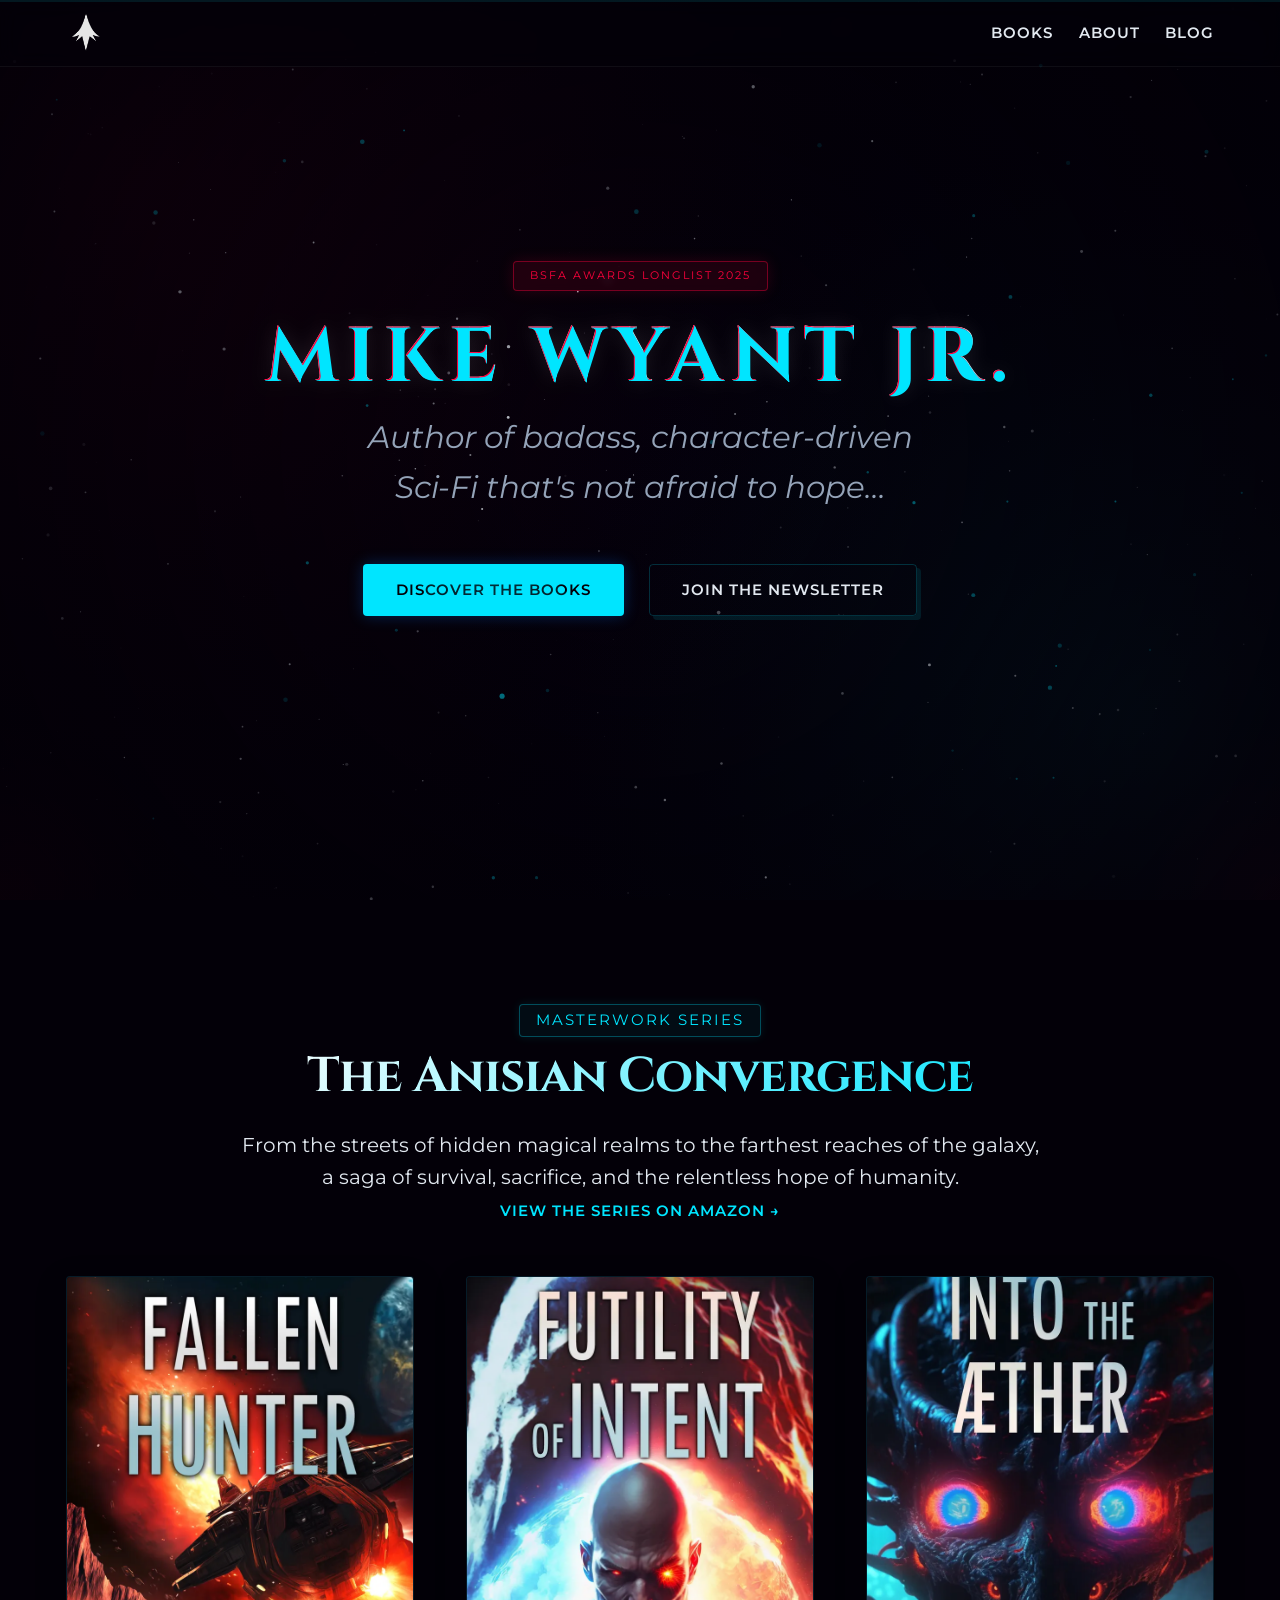
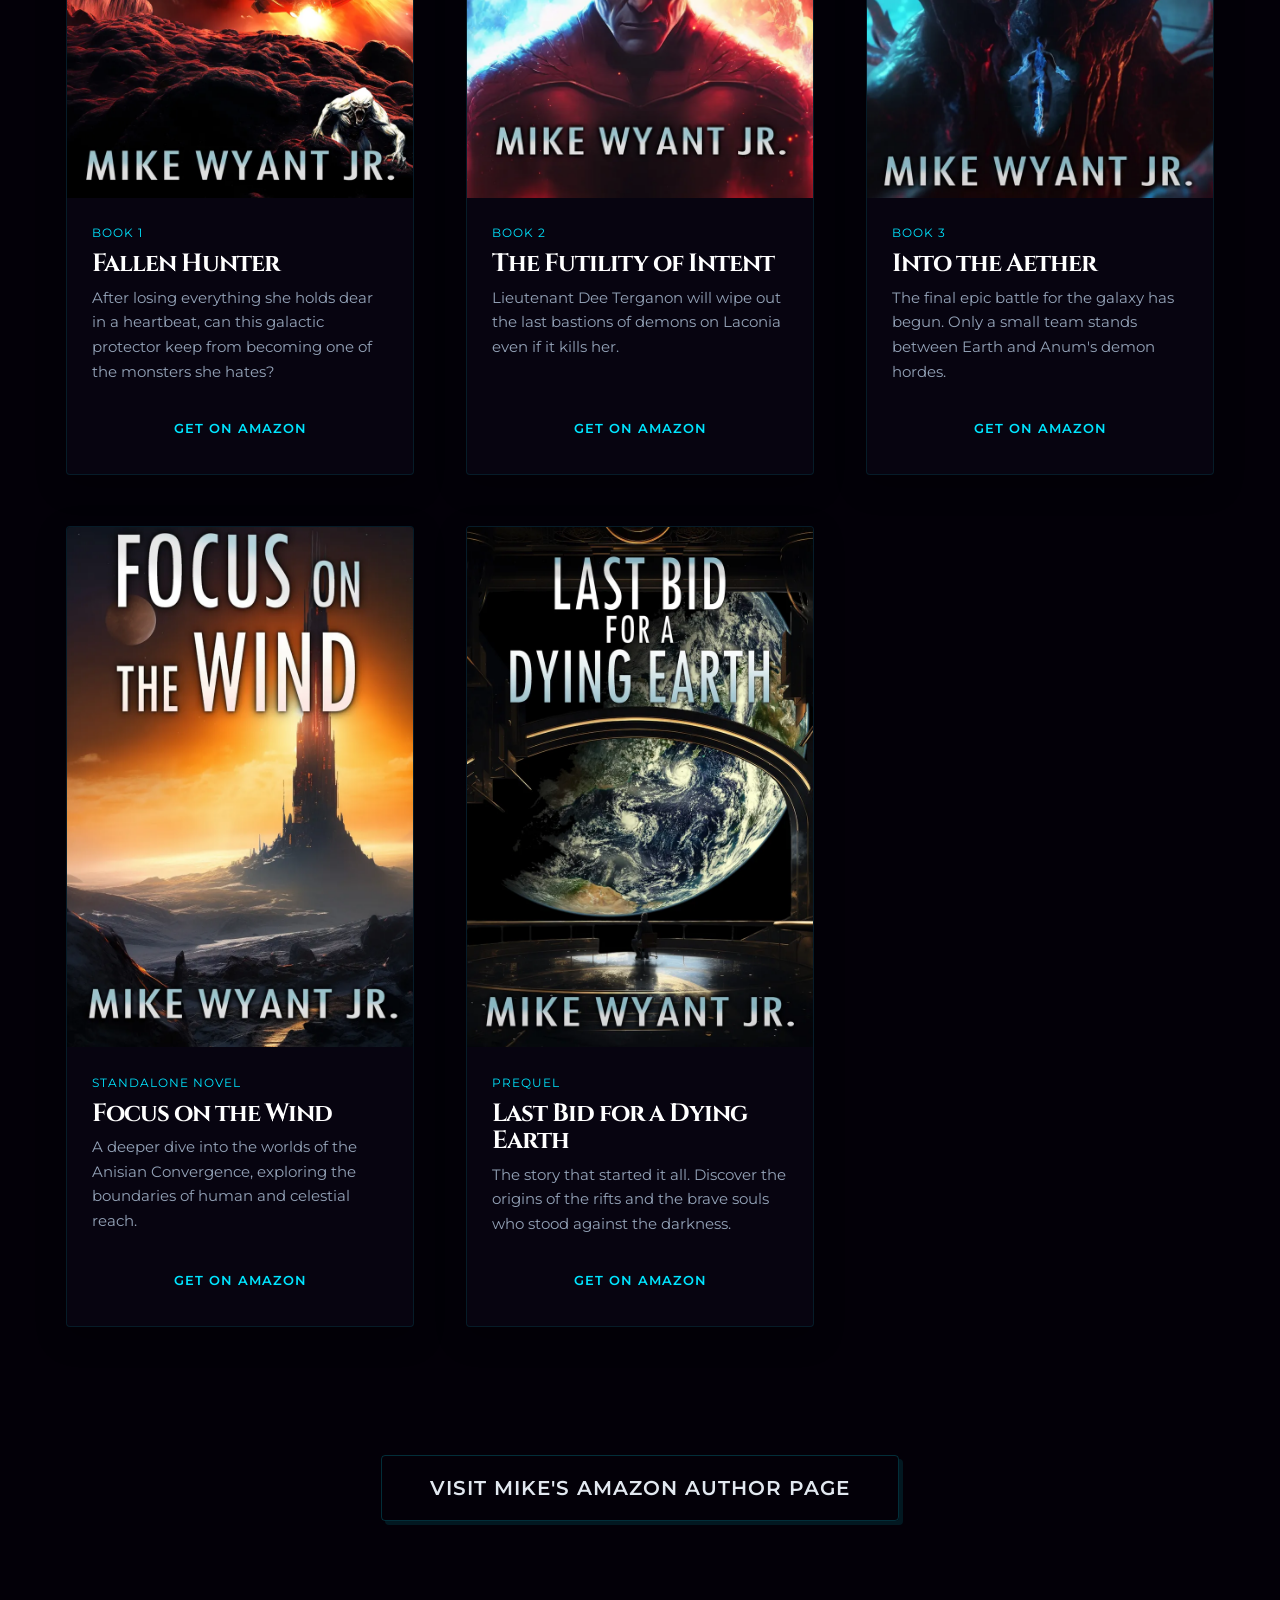
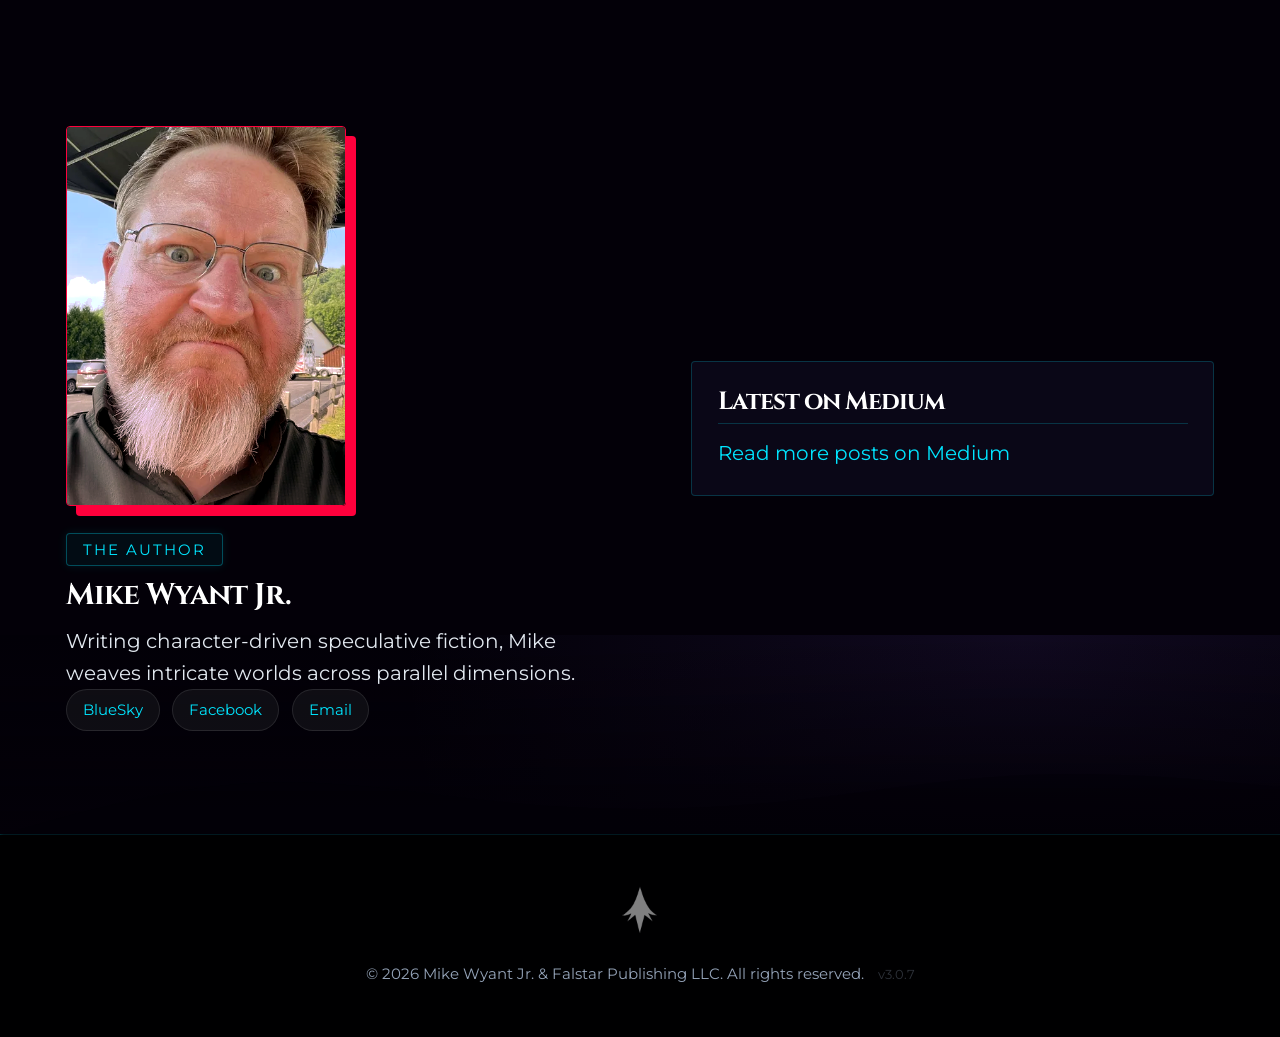
==== public/index.html @ a8f4eb0b "feat: refine atmospheric balance, slow down fireflies, localized crimson (v3.0.7)" ====
<!DOCTYPE html>
<html lang="en">
<head>
  <meta charset="utf-8">
  <title>Mike Wyant Jr. | Sci-Fi & Fantasy Author</title>
  <meta content="width=device-width, initial-scale=1" name="viewport">
  <meta name="description" content="Author of badass, character driven Sci-Fi that's not afraid to hope...">
  <meta property="og:title" content="Mike Wyant Jr. | Sci-Fi & Fantasy Author">
  <meta property="og:description" content="Author of badass, character driven Sci-Fi that's not afraid to hope...">
  <meta property="og:url" content="https://mikewyantjr.com/">
  <meta property="og:type" content="website">
  <meta name="twitter:card" content="summary_large_image">
  
  <link href="css/fonts.css" rel="stylesheet" type="text/css">
  <link href="css/style.css" rel="stylesheet" type="text/css">
  <link href="css/overrides.css" rel="stylesheet" type="text/css">
  
  <script type="application/ld+json">
    {
      "@context": "https://schema.org",
      "@type": "Person",
      "name": "Mike Wyant Jr.",
      "url": "https://mikewyantjr.com/",
      "jobTitle": "Author",
      "description": "Author of character-driven Sci-Fi and Fantasy.",
      "sameAs": [
        "https://bsky.app/profile/mikewyantjr.com",
        "https://www.facebook.com/mikewyantjr/",
        "https://medium.com/@mikewyantjr"
      ]
    }
  </script>
  
  <link href="images/favicon.png" rel="shortcut icon" type="image/x-icon">
  <link href="images/webclip.png" rel="apple-touch-icon">
</head>
<body class="loading">
  <!-- Dynamic Canvas Background -->
  <canvas id="nebula-canvas"></canvas>
  <div class="nebula-overlay"></div>

  <!-- Navigation -->
  <nav class="main-nav">
    <div class="nav-container">
      <a href="#" class="brand">
        <img src="images/logo.webp" alt="Falstar Publishing">
      </a>
      <div class="nav-links">
        <a href="#books">Books</a>
        <a href="#about">About</a>
        <a href="https://blog.mikewyantjr.com/" target="_blank" rel="noopener">Blog</a>
      </div>
      <button class="mobile-menu-toggle" aria-label="Toggle Menu">
        <span></span>
        <span></span>
        <span></span>
      </button>
    </div>
  </nav>

  <!-- Hero Section -->
  <header class="hero section" id="home">
    <div class="container hero-content fade-up">
      <div class="bsfa-badge">BSFA Awards Longlist 2025</div>
      <h1 class="hero-title">Mike Wyant Jr.</h1>
      <p class="hero-subtitle">Author of badass, character-driven Sci-Fi that's not afraid to hope...</p>
      <div class="hero-actions">
        <a href="#books" class="btn btn-primary">Discover the Books</a>
        <a href="https://falstarpublishing.us14.list-manage.com/subscribe?u=a5a8a22d482c0a16695a7c7e4&id=628b37cf06" target="_blank" rel="noopener" class="btn btn-outline">Join the Newsletter</a>
      </div>
    </div>
  </header>

  <!-- Books Section: The Anisian Convergence -->
  <section class="books section" id="books">
    <div class="container">
      <div class="section-header fade-up">
        <span class="eyebrow">Masterwork Series</span>
        <h2>The Anisian Convergence</h2>
        <p>From the streets of hidden magical realms to the farthest reaches of the galaxy, a saga of survival, sacrifice, and the relentless hope of humanity.</p>
        <a href="https://www.amazon.com/dp/B0C26JQG5M" target="_blank" rel="noopener" class="text-link">View the Series on Amazon &rarr;</a>
      </div>

      <div class="book-grid">
        <!-- Book 1 -->
        <div class="book-card fade-up">
          <div class="book-cover">
            <img src="images/covers/fh.webp" alt="Fallen Hunter Cover" loading="lazy">
          </div>
          <div class="book-info">
            <div class="book-meta">Book 1</div>
            <h3>Fallen Hunter</h3>
            <p>After losing everything she holds dear in a heartbeat, can this galactic protector keep from becoming one of the monsters she hates?</p>
            <a href="https://www.amazon.com/gp/product/B0BXTDH7K1" target="_blank" rel="noopener" class="btn btn-sm">Get on Amazon</a>
          </div>
        </div>

        <!-- Book 2 -->
        <div class="book-card fade-up" style="transition-delay: 100ms;">
          <div class="book-cover">
            <img src="images/covers/fi.webp" alt="The Futility of Intent Cover" loading="lazy">
          </div>
          <div class="book-info">
            <div class="book-meta">Book 2</div>
            <h3>The Futility of Intent</h3>
            <p>Lieutenant Dee Terganon will wipe out the last bastions of demons on Laconia even if it kills her.</p>
            <a href="https://www.amazon.com/gp/product/B0BY3KMGGW" target="_blank" rel="noopener" class="btn btn-sm">Get on Amazon</a>
          </div>
        </div>

        <!-- Book 3 -->
        <div class="book-card fade-up" style="transition-delay: 200ms;">
          <div class="book-cover">
            <img src="images/covers/ita.webp" alt="Into the Aether Cover" loading="lazy">
          </div>
          <div class="book-info">
            <div class="book-meta">Book 3</div>
            <h3>Into the Aether</h3>
            <p>The final epic battle for the galaxy has begun. Only a small team stands between Earth and Anum's demon hordes.</p>
            <a href="https://www.amazon.com/gp/product/B0C1THCDGD" target="_blank" rel="noopener" class="btn btn-sm">Get on Amazon</a>
          </div>
        </div>

        <!-- Standalone 1 -->
        <div class="book-card fade-up" style="transition-delay: 300ms;">
          <div class="book-cover">
            <img src="images/covers/fotw.webp" alt="Focus on the Wind Cover" loading="lazy">
          </div>
          <div class="book-info">
            <div class="book-meta">Standalone Novel</div>
            <h3>Focus on the Wind</h3>
            <p>A deeper dive into the worlds of the Anisian Convergence, exploring the boundaries of human and celestial reach.</p>
            <a href="https://www.amazon.com/gp/product/B0C7NBYMH8" target="_blank" rel="noopener" class="btn btn-sm">Get on Amazon</a>
          </div>
        </div>

        <!-- Prequel -->
        <div class="book-card fade-up" style="transition-delay: 400ms;">
          <div class="book-cover">
            <img src="images/covers/lastbid.webp" alt="Last Bid for a Dying Earth Cover" loading="lazy">
          </div>
          <div class="book-info">
            <div class="book-meta">Prequel</div>
            <h3>Last Bid for a Dying Earth</h3>
            <p>The story that started it all. Discover the origins of the rifts and the brave souls who stood against the darkness.</p>
            <a href="https://www.amazon.com/gp/product/B0CCSTTHJ8" target="_blank" rel="noopener" class="btn btn-sm">Get on Amazon</a>
          </div>
        </div>
      </div>
      
      <div class="author-central fade-up">
        <a href="https://www.amazon.com/stores/Mike-Wyant-Jr./author/B009UXPQLQ" target="_blank" rel="noopener" class="btn btn-outline btn-large">Visit Mike's Amazon Author Page</a>
      </div>
    </div>
  </section>

  <!-- Medium / Latest Section -->
  <section class="latest section" id="about">
    <div class="container">
      <div class="split-layout">
        <div class="split-content fade-up">
          <div class="author-portrait">
            <img src="images/author.webp" alt="Mike Wyant Jr." class="portrait-img">
          </div>
          <span class="eyebrow">The Author</span>
          <h2>Mike Wyant Jr.</h2>
          <p>Writing character-driven speculative fiction, Mike weaves intricate worlds across parallel dimensions.</p>
          <div class="social-links mt-4">
            <a href="https://bsky.app/profile/mikewyantjr.com" target="_blank" rel="noopener">BlueSky</a>
            <a href="https://www.facebook.com/mikewyantjr/" target="_blank" rel="noopener">Facebook</a>
            <a href="mailto:mike@falstarpublishing.com">Email</a>
          </div>
        </div>
        
        <div class="split-widget fade-up" style="transition-delay: 200ms;">
          <div class="widget-box">
            <div class="widget-header">
              <h3>Latest on Medium</h3>
            </div>
            <div id="medium-latest" class="widget-body">
              <!-- Injected by medium-latest.js -->
              <div class="spinner">Loading...</div>
            </div>
          </div>
        </div>
      </div>
    </div>
  </section>

  <!-- Footer -->
  <footer class="footer">
    <div class="container">
      <div class="footer-logo">
        <img src="images/logo.webp" alt="Falstar Publishing">
      </div>
      <p>&copy; <script>document.write(new Date().getFullYear())</script> Mike Wyant Jr. & Falstar Publishing LLC. All rights reserved. <span class="site-version" style="opacity: 0.3; font-size: 0.8rem; margin-left: 10px;">v3.0.7</span></p>
    </div>
  </footer>

  <script src="js/nebula.js"></script>
  <script src="js/main.js"></script>
  <script src="js/medium-latest.js"></script>
</body>
</html>
---- public/css/fonts.css ----
/* Variable Fonts (High Performance) */

/* Cinzel Variable */
@font-face {
  font-family: 'Cinzel';
  src: url('../fonts/Cinzel/Cinzel-VariableFont_wght.ttf') format('truetype');
  font-weight: 400 900;
  font-style: normal;
  font-display: swap;
}

/* Montserrat Variable */
@font-face {
  font-family: 'Montserrat';
  src: url('../fonts/Montserrat/Montserrat-VariableFont_wght.ttf') format('truetype');
  font-weight: 100 900;
  font-style: normal;
  font-display: swap;
}

/* Montserrat Italic Variable */
@font-face {
  font-family: 'Montserrat';
  src: url('../fonts/Montserrat/Montserrat-Italic-VariableFont_wght.ttf') format('truetype');
  font-weight: 100 900;
  font-style: italic;
  font-display: swap;
}
---- public/css/style.css ----
:root{--clr-bg:#030008;--clr-surface:rgba(15,10,30,0.7);--clr-surface-hover:rgba(30,20,60,0.9);--clr-text:#e2e8f0;--clr-text-muted:#94a3b8;--clr-primary:#0077ff;--clr-primary-hover:#0099ff;--clr-accent:#ff0044;--clr-cerulean:#00e5ff;--clr-crimson:#ff003c;--clr-border:rgba(0,229,255,0.2);--font-heading:'Cinzel',serif;--font-body:'Montserrat',sans-serif;--step--1:clamp(0.83rem,0.78rem + 0.23vw,0.96rem);--step-0:clamp(1rem,0.91rem + 0.43vw,1.25rem);--step-1:clamp(1.2rem,1.07rem + 0.63vw,1.56rem);--step-2:clamp(1.44rem,1.26rem + 0.89vw,1.95rem);--step-3:clamp(1.73rem,1.48rem + 1.24vw,2.44rem);--step-4:clamp(2.07rem,1.73rem + 1.70vw,3.05rem);--step-5:clamp(2.49rem,2.03rem + 2.31vw,3.82rem);--step-6:clamp(2.99rem,2.37rem + 3.10vw,4.77rem);--space-sm:clamp(0.5rem,0.4rem + 0.5vw,1rem);--space-md:clamp(1rem,0.8rem + 1vw,2rem);--space-lg:clamp(2rem,1.6rem + 2vw,4rem);--space-xl:clamp(4rem,3.2rem + 4vw,8rem);--container-width:1200px;--border-radius:4px;--transition:all 0.2s cubic-bezier(0.4,0,0.2,1)}*,*::before,*::after{box-sizing:border-box;margin:0;padding:0}@keyframes glitch-texture{0%{text-shadow:1px 0 0 rgba(0,229,255,0.4),-1px 0 0 rgba(255,0,60,0.4);filter:contrast(110%)}20%{text-shadow:-1px 0 0 rgba(0,229,255,0.3),1px 0 0 rgba(255,0,60,0.3)}40%{text-shadow:1px 1px 0 rgba(0,229,255,0.2),-1px -1px 0 rgba(255,0,60,0.2)}60%{text-shadow:0.5px 0 2px rgba(0,229,255,0.5)}80%{text-shadow:-0.5px 0 2px rgba(255,0,60,0.5)}100%{text-shadow:1px 0 0 rgba(0,229,255,0.4),-1px 0 0 rgba(255,0,60,0.4)}}@keyframes shimmer{0%{background-position:0% center}100%{background-position:200% center}}@keyframes scanline{0%{transform:translateY(-100%)}100%{transform:translateY(100%)}}html{scroll-behavior:smooth}body{font-family:var(--font-body);font-size:var(--step-0);line-height:1.6;color:var(--clr-text);background-color:var(--clr-bg);overflow-x:hidden;min-height:100vh}body::after{content:"";position:fixed;top:0;left:0;width:100%;height:2px;background:rgba(0,229,255,0.1);z-index:9999;pointer-events:none;animation:scanline 8s linear infinite}img{max-width:100%;display:block}a{color:var(--clr-cerulean);text-decoration:none;transition:var(--transition)}a:hover{color:var(--clr-primary-hover);text-shadow:0 0 10px var(--clr-cerulean)}h1,h2,h3,h4{font-family:var(--font-heading);line-height:1.1;margin-bottom:var(--space-sm);color:#fff;letter-spacing:-1px}#nebula-canvas{position:fixed;top:0;left:0;width:100vw;height:100vh;z-index:-2;pointer-events:none;background-color:var(--clr-bg)}.nebula-overlay{position:fixed;top:0;left:0;width:100vw;height:100vh;z-index:-1;pointer-events:none;background:radial-gradient(circle at center,transparent 0%,var(--clr-bg) 100%);opacity:0.8}.container{width:100%;max-width:var(--container-width);margin-inline:auto;padding-inline:var(--space-md)}.section{padding-block:var(--space-xl);position:relative;z-index:1}.section-header{text-align:center;max-width:800px;margin-inline:auto;margin-bottom:var(--space-lg)}.section-header h2{font-size:var(--step-4);background:linear-gradient(135deg,#fff 0%,var(--clr-cerulean) 100%);-webkit-background-clip:text;-webkit-text-fill-color:transparent;margin-bottom:var(--space-md)}.eyebrow{display:inline-block;font-size:var(--step--1);text-transform:uppercase;letter-spacing:2px;color:var(--clr-cerulean);margin-bottom:var(--space-sm);padding:0.2rem 1rem;border:1px solid rgba(0,229,255,0.3);border-radius:4px;background:rgba(0,229,255,0.05);box-shadow:0 0 10px rgba(0,229,255,0.1)}.btn{display:inline-flex;align-items:center;justify-content:center;padding:0.8rem 2rem;font-size:var(--step--1);font-weight:600;text-transform:uppercase;letter-spacing:1px;border-radius:var(--border-radius);cursor:pointer;transition:var(--transition);border:1px solid transparent}.btn-primary{background:var(--clr-cerulean);color:var(--clr-bg);box-shadow:4px 4px 0px var(--clr-primary);border-radius:var(--border-radius)}.btn-primary:hover{background:#fff;color:var(--clr-bg);transform:translate(-2px,-2px);box-shadow:6px 6px 0px var(--clr-primary-hover)}.btn-outline{background-color:transparent;color:var(--clr-text);border-color:var(--clr-border);border-radius:var(--border-radius);box-shadow:4px 4px 0px rgba(0,229,255,0.1)}.btn-outline:hover{background-color:var(--clr-surface);border-color:var(--clr-cerulean);color:#fff;box-shadow:6px 6px 0px var(--clr-cerulean)}.btn-sm{padding:0.5rem 1.2rem;font-size:0.8rem}.btn-large{padding:1rem 3rem;font-size:var(--step-0)}.text-link{font-weight:600;text-transform:uppercase;letter-spacing:1px;font-size:var(--step--1);display:inline-flex;align-items:center;gap:0.5rem}.text-link:hover{gap:0.8rem}.main-nav{position:fixed;top:0;left:0;width:100%;z-index:100;padding-block:var(--space-sm);transition:var(--transition);backdrop-filter:blur(10px);-webkit-backdrop-filter:blur(10px);background:rgba(3,0,8,0.5);border-bottom:1px solid rgba(255,255,255,0.05)}.nav-container{display:flex;justify-content:space-between;align-items:center;max-width:var(--container-width);margin-inline:auto;padding-inline:var(--space-md)}.brand img{height:40px;width:auto;opacity:0.9;transition:var(--transition)}.brand:hover img{opacity:1}.nav-links{display:flex;gap:var(--space-md)}.nav-links a{color:var(--clr-text);font-size:var(--step--1);font-weight:600;text-transform:uppercase;letter-spacing:1px}.nav-links a:hover{color:var(--clr-cerulean)}.mobile-menu-toggle{display:none;background:none;border:none;cursor:pointer;padding:0.5rem}.mobile-menu-toggle span{display:block;width:25px;height:2px;background-color:var(--clr-text);margin-bottom:5px;transition:var(--transition)}@media (max-width:768px){.nav-links{display:none}.mobile-menu-toggle{display:block}}.hero{min-height:100vh;display:flex;flex-direction:column;justify-content:center;align-items:center;text-align:center;padding-top:80px}.hero-content{display:flex;flex-direction:column;align-items:center}.hero-title{font-size:var(--step-6);font-weight:700;color:#fff;background:linear-gradient(135deg,#fff 30%,var(--clr-cerulean) 70%,#fff 100%);background-size:200% auto;-webkit-background-clip:text;-webkit-text-fill-color:transparent;margin-bottom:var(--space-sm);position:relative;text-shadow:0.5px 0.5px 0px var(--clr-cerulean),-0.5px -0.5px 0px var(--clr-crimson);animation:glitch-texture 5s infinite alternate ease-in-out,shimmer 10s infinite linear}.bsfa-badge{font-size:0.7rem;text-transform:uppercase;letter-spacing:2px;color:var(--clr-crimson);border:1px solid rgba(255,0,60,0.4);padding:0.3rem 1rem;border-radius:4px;background:rgba(255,0,60,0.1);margin-bottom:var(--space-md);backdrop-filter:blur(5px);box-shadow:0 0 15px rgba(255,0,60,0.15)}.hero-subtitle{font-size:var(--step-2);color:var(--clr-text-muted);max-width:600px;margin-bottom:var(--space-lg);font-style:italic}.hero-actions{display:flex;gap:var(--space-md);flex-wrap:wrap;justify-content:center}.book-grid{display:grid;grid-template-columns:repeat(auto-fit,minmax(280px,1fr));gap:var(--space-lg);margin-bottom:var(--space-xl)}.book-card{background:var(--clr-surface);border:1px solid var(--clr-border);border-radius:var(--border-radius);overflow:hidden;backdrop-filter:blur(10px);-webkit-backdrop-filter:blur(10px);display:flex;flex-direction:column;transition:var(--transition);box-shadow:5px 5px 0px rgba(0,229,255,0.1)}.book-card:hover{transform:translate(-3px,-3px);border-color:var(--clr-cerulean);box-shadow:8px 8px 0px var(--clr-cerulean)}.book-cover{width:100%;aspect-ratio:2 / 3;overflow:hidden;background:#000;position:relative}.book-cover img{width:100%;height:100%;object-fit:cover;transition:transform 0.7s ease}.book-card:hover .book-cover img{transform:scale(1.05)}.book-info{padding:var(--space-md);display:flex;flex-direction:column;flex-grow:1}.book-meta{font-size:0.75rem;text-transform:uppercase;letter-spacing:1px;color:var(--clr-cerulean);margin-bottom:0.5rem}.book-info h3{font-size:var(--step-1);margin-bottom:0.5rem}.book-info p{font-size:var(--step--1);color:var(--clr-text-muted);margin-bottom:var(--space-md);flex-grow:1}.author-central{text-align:center;padding-top:var(--space-md)}.split-layout{display:grid;grid-template-columns:1fr 1fr;gap:var(--space-xl);align-items:center}@media (max-width:992px){.split-layout{grid-template-columns:1fr}}.author-portrait{width:280px;height:380px;border-radius:var(--border-radius);overflow:hidden;border:1px solid var(--clr-crimson);margin-bottom:var(--space-md);box-shadow:10px 10px 0px var(--clr-crimson);position:relative}.author-portrait::after{content:"";position:absolute;top:0;left:0;width:100%;height:100%;background:linear-gradient(to bottom,transparent,rgba(255,0,60,0.2));mix-blend-mode:color-burn}.portrait-img{width:100%;height:100%;object-fit:cover;transition:transform 0.5s ease;filter:contrast(110%) saturate(110%)}.author-portrait:hover .portrait-img{transform:scale(1.05)}.social-links{display:flex;gap:var(--space-sm);flex-wrap:wrap}.social-links a{display:inline-block;padding:0.5rem 1rem;background:rgba(255,255,255,0.05);border-radius:50px;font-size:var(--step--1);border:1px solid rgba(255,255,255,0.1)}.social-links a:hover{background:var(--clr-cerulean);border-color:var(--clr-cerulean);color:var(--clr-bg)}.widget-box{background:var(--clr-surface);border:1px solid var(--clr-border);border-radius:var(--border-radius);padding:var(--space-md);backdrop-filter:blur(10px)}.widget-header h3{font-size:var(--step-1);margin-bottom:var(--space-sm);border-bottom:1px solid var(--clr-border);padding-bottom:0.5rem}.medium-meta{font-size:0.8rem;color:var(--clr-cerulean);margin-bottom:0.25rem}.medium-title{font-size:var(--step-0)!important;margin-bottom:0.5rem!important}.medium-title a{color:#fff}.medium-title a:hover{color:var(--clr-cerulean)}.medium-excerpt{font-size:var(--step--1);color:var(--clr-text-muted);margin-bottom:1.5rem}#medium-latest .button.w-button{display:inline-flex;align-items:center;justify-content:center;padding:0.6rem 1.5rem;font-size:0.8rem;font-weight:600;text-transform:uppercase;letter-spacing:1px;border-radius:var(--border-radius);background-color:var(--clr-crimson);color:#fff;border:none;transition:var(--transition);box-shadow:0 0 10px rgba(255,0,60,0.2)}#medium-latest .button.w-button:hover{background-color:#ff3366;transform:translateY(-2px);box-shadow:0 0 20px rgba(255,0,60,0.4)}.spinner{color:var(--clr-text-muted);font-style:italic;font-size:0.9rem}.footer{border-top:1px solid var(--clr-border);padding-block:var(--space-lg);text-align:center;background:rgba(0,0,0,0.8);position:relative}.footer-logo img{height:50px;margin-inline:auto;margin-bottom:var(--space-md);opacity:0.5;mix-blend-mode:screen}.footer p{color:var(--clr-text-muted);font-size:var(--step--1)}.footer::before{content:"";position:absolute;bottom:100%;left:0;width:100%;height:200px;background:linear-gradient(to top,rgba(3,0,8,1) 0%,transparent 100%),radial-gradient(circle at 80% 0%,rgba(139,92,246,0.1) 0%,transparent 60%);pointer-events:none;z-index:-1}.footer::after{content:"";position:absolute;bottom:100%;left:0;width:100%;height:120px;background:url('data:image/svg+xml;utf8,<svg xmlns="http://www.w3.org/2000/svg" viewBox="0 0 1200 120" preserveAspectRatio="none"><path d="M0 120L40 108C80 96 160 72 240 68C320 64 400 80 480 88C560 96 640 96 720 88C800 80 880 64 960 60C1040 56 1120 64 1160 68L1200 72V120H1160C1120 120 1040 120 960 120C880 120 800 120 720 120C640 120 560 120 480 120C400 120 320 120 240 120C160 120 80 120 40 120H0Z" fill="%23030008" fill-opacity="0.9"/></svg>') repeat-x;background-size:100% 100%;pointer-events:none;z-index:1;opacity:0.5}.fade-up{opacity:0;transform:translateY(30px);transition:opacity 0.8s ease-out,transform 0.8s ease-out}.fade-up.visible{opacity:1;transform:translateY(0)}
---- public/css/overrides.css ----
/* Visual Overrides & Modern FX */

/* 1. Glassmorphism for Book Cards */
.book-card {
  background: rgba(15, 10, 30, 0.4) !important;
  backdrop-filter: blur(8px);
  -webkit-backdrop-filter: blur(8px);
  border: 1px solid rgba(0, 229, 255, 0.1) !important;
  box-shadow: 0 10px 30px rgba(0, 0, 0, 0.3);
  transition: transform 0.4s var(--transition), border-color 0.4s var(--transition), box-shadow 0.4s var(--transition) !important;
  overflow: hidden;
}

@media (hover: hover) {
  .book-card:hover {
    transform: translateY(-10px) scale(1.02);
    border-color: var(--clr-cerulean) !important;
    box-shadow: 0 20px 40px rgba(0, 229, 255, 0.15);
  }

  .book-card:hover .book-cover img {
    transform: scale(1.08);
  }
}

/* Mobile specific fixes */
@media screen and (max-width: 768px) {
  .hero-title {
    font-size: clamp(3rem, 15vw, 4rem) !important;
  }
}

/* 2. Button "Glitch" & Glow */
.btn-primary {
  position: relative;
  overflow: hidden;
  box-shadow: 0 0 15px rgba(0, 119, 255, 0.3);
}

.btn-primary::after {
  content: '';
  position: absolute;
  top: -50%;
  left: -50%;
  width: 200%;
  height: 200%;
  background: linear-gradient(45deg, transparent, rgba(0, 229, 255, 0.2), transparent);
  transform: rotate(45deg);
  transition: 0.5s;
}

.btn-primary:hover::after {
  left: 100%;
}

.btn-primary:hover {
  box-shadow: 0 0 25px rgba(0, 119, 255, 0.6);
  text-shadow: 0 0 5px rgba(255, 255, 255, 0.5);
}

/* 3. Section Reveal Effects (Phase 3 Prep) */
.reveal-initial {
  opacity: 0;
  transform: translateY(30px);
  transition: opacity 0.8s ease-out, transform 0.8s ease-out;
}

.reveal-active {
  opacity: 1;
  transform: translateY(0);
}

/* 4. Fluid Title Polish */
.hero-title {
  text-transform: uppercase;
  letter-spacing: 0.1em;
  background: linear-gradient(to bottom, #fff 0%, #cbd5e1 100%);
  -webkit-background-clip: text;
  -webkit-text-fill-color: transparent;
  filter: drop-shadow(0 0 10px rgba(255, 255, 255, 0.1));
}
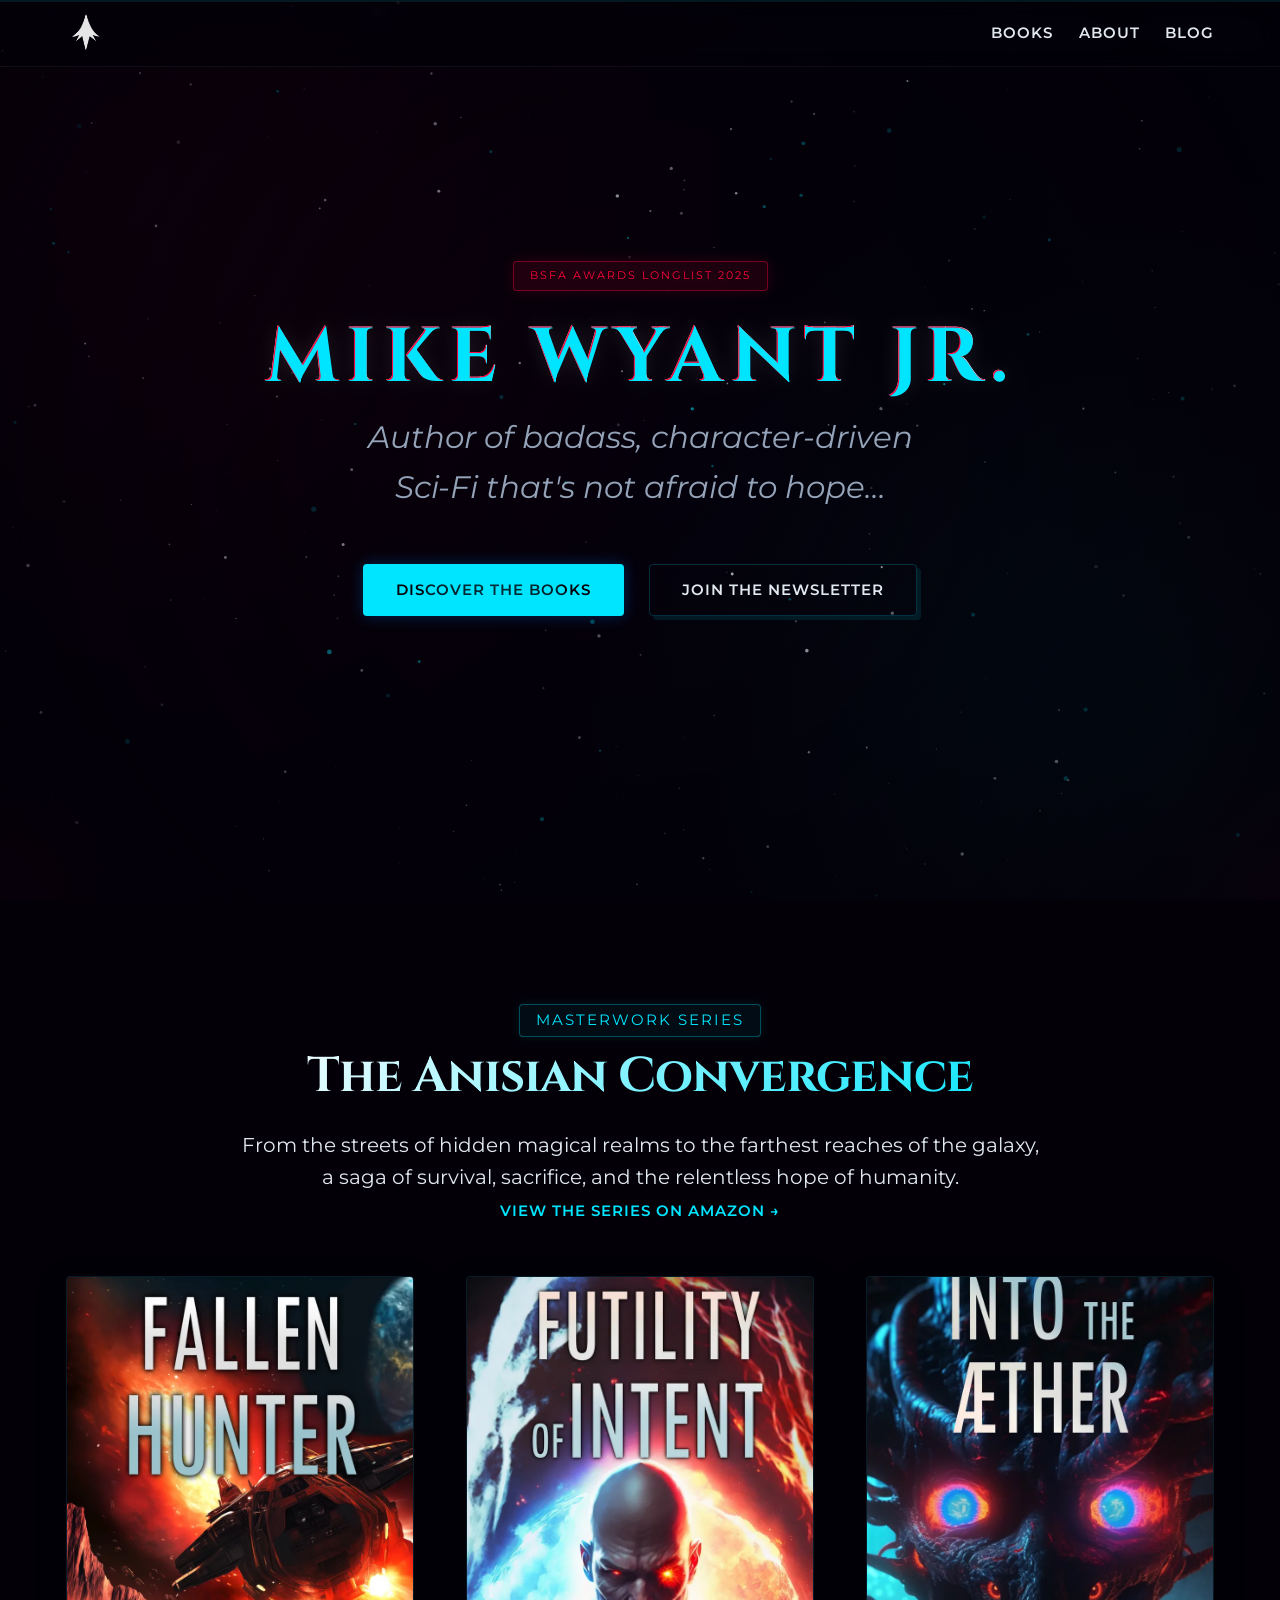
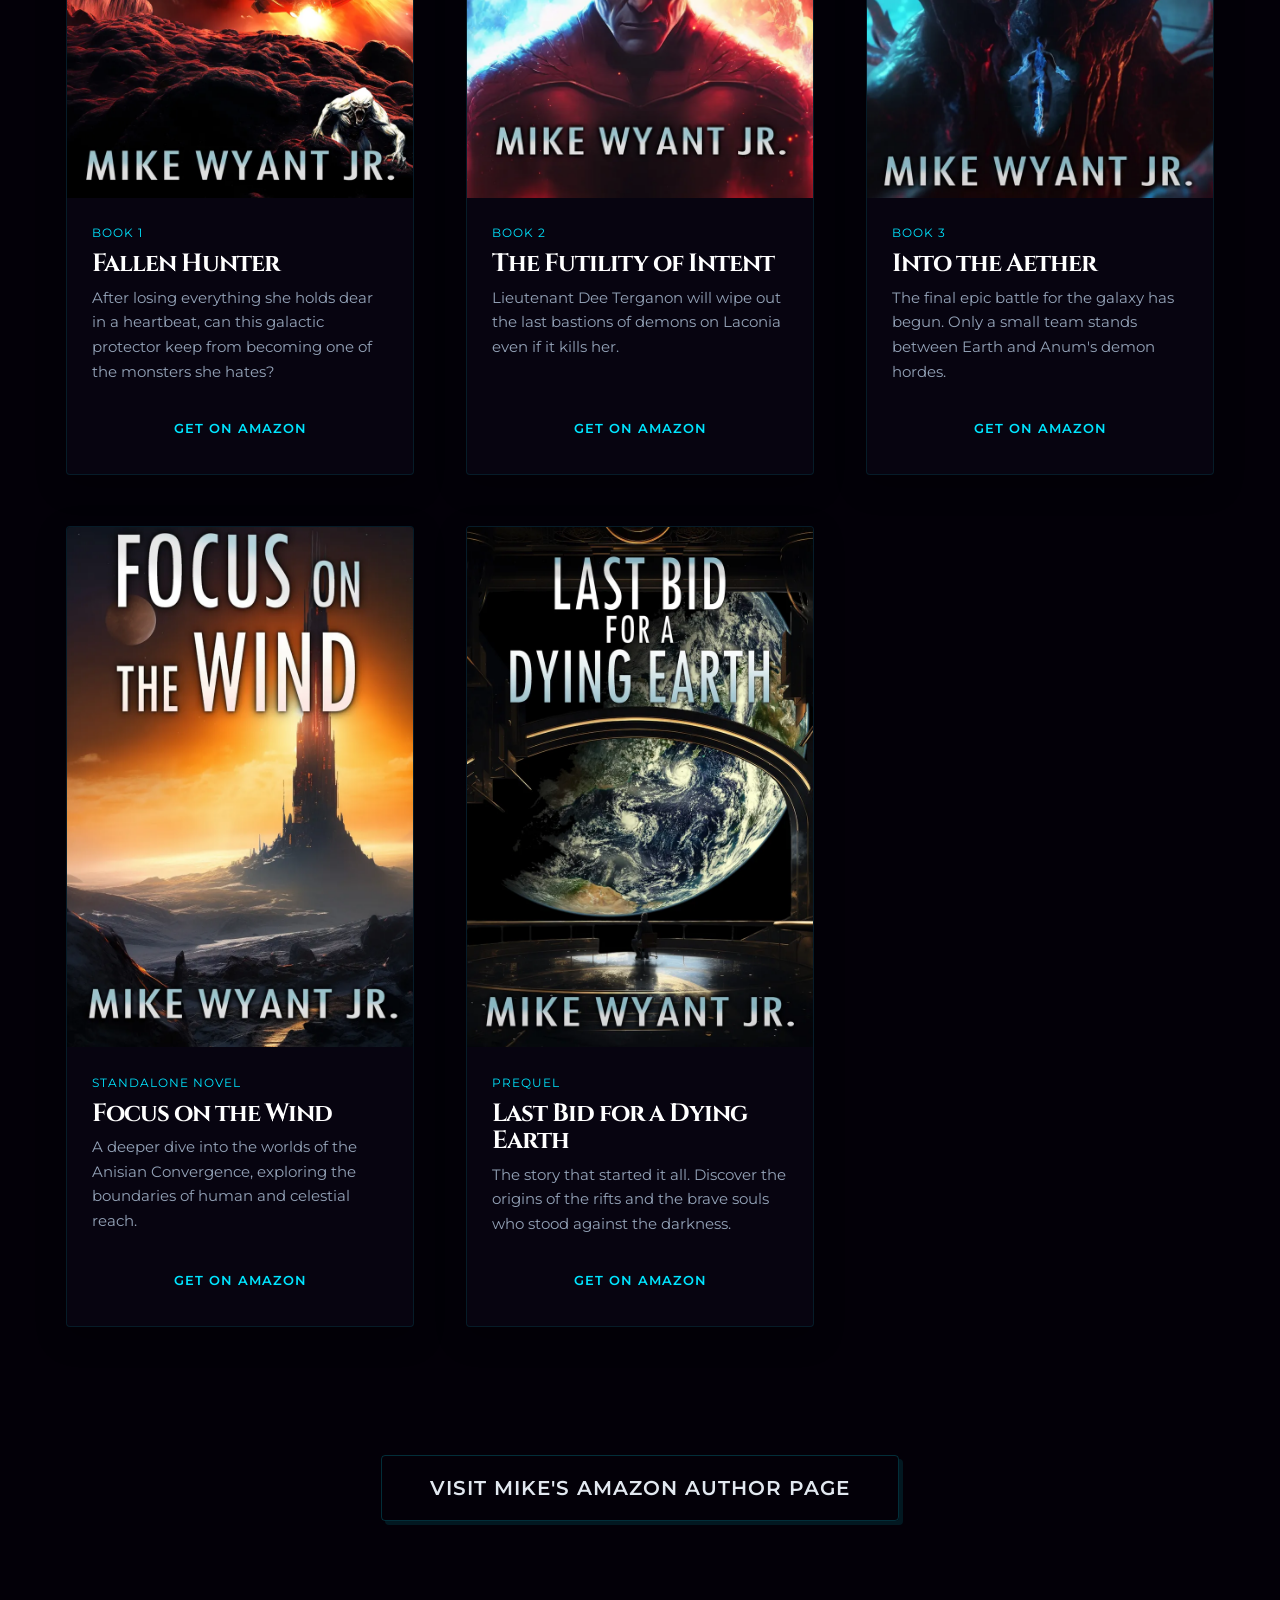
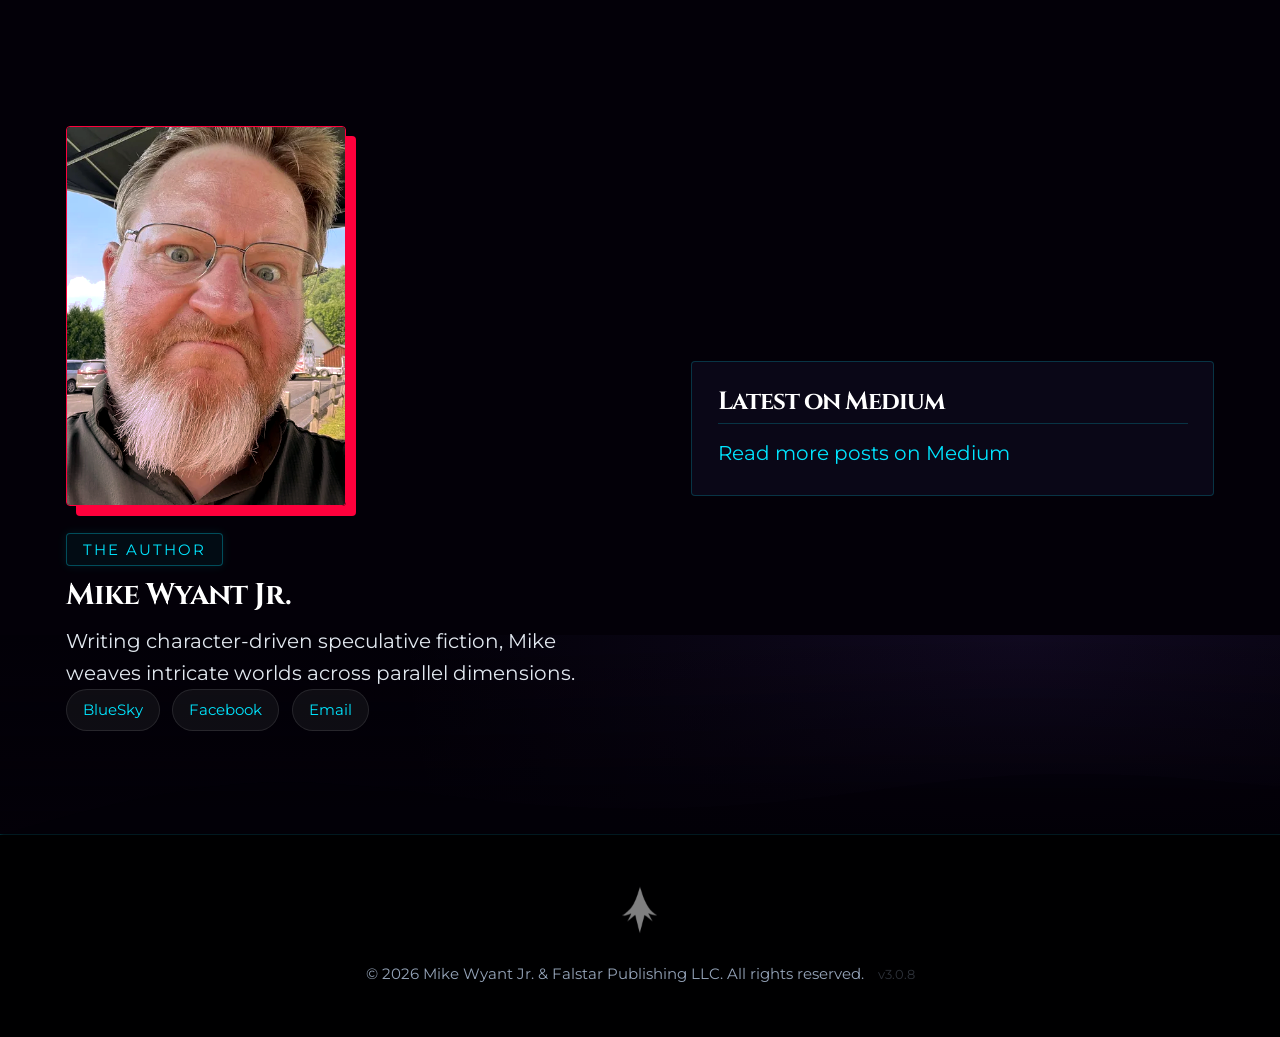
==== commit 6da2a35e: "perf: inline critical CSS, bundle JS/CSS, and cleanup legacy files (v3.0.8)" ====
--- a/public/index.html
+++ b/public/index.html
@@ -11,9 +11,12 @@
   <meta property="og:type" content="website">
   <meta name="twitter:card" content="summary_large_image">
   
-  <link href="css/fonts.css" rel="stylesheet" type="text/css">
+  <style>
+    :root{--clr-bg:#030008;--clr-text:#e2e8f0;--clr-cerulean:#00e5ff;--clr-crimson:#ff003c;--font-heading:'Cinzel',serif;--font-body:'Montserrat',sans-serif;--step-0:clamp(1rem,0.91rem + 0.43vw,1.25rem);--step-6:clamp(2.99rem,2.37rem + 3.10vw,4.77rem);--space-sm:clamp(0.5rem,0.4rem + 0.5vw,1rem);--transition:all 0.2s cubic-bezier(0.4,0,0.2,1)}body{margin:0;padding:0;font-family:var(--font-body);background-color:var(--clr-bg);color:var(--clr-text);overflow-x:hidden}#nebula-canvas{position:fixed;top:0;left:0;width:100vw;height:100vh;z-index:-2;background-color:var(--clr-bg)}.main-nav{position:fixed;top:0;left:0;width:100%;z-index:100;padding-block:var(--space-sm);backdrop-filter:blur(10px);-webkit-backdrop-filter:blur(10px);background:rgba(3,0,8,0.5);border-bottom:1px solid rgba(255,255,255,0.05)}.hero{min-height:100vh;display:flex;flex-direction:column;justify-content:center;align-items:center;text-align:center}.hero-title{font-size:var(--step-6);font-family:var(--font-heading);font-weight:700;color:#fff;background:linear-gradient(135deg,#fff 30%,var(--clr-cerulean) 70%,#fff 100%);background-size:200% auto;-webkit-background-clip:text;-webkit-text-fill-color:transparent;margin-bottom:var(--space-sm);position:relative;text-shadow:0.5px 0.5px 0px var(--clr-cerulean),-0.5px -0.5px 0px var(--clr-crimson)}.loading{background-color:var(--clr-bg)}
+  </style>
+
   <link href="css/style.css" rel="stylesheet" type="text/css">
-  <link href="css/overrides.css" rel="stylesheet" type="text/css">
+  <link href="css/modern.css" rel="stylesheet" type="text/css">
   
   <script type="application/ld+json">
     {
@@ -193,12 +196,10 @@
       <div class="footer-logo">
         <img src="images/logo.webp" alt="Falstar Publishing">
       </div>
-      <p>&copy; <script>document.write(new Date().getFullYear())</script> Mike Wyant Jr. & Falstar Publishing LLC. All rights reserved. <span class="site-version" style="opacity: 0.3; font-size: 0.8rem; margin-left: 10px;">v3.0.7</span></p>
+      <p>&copy; <script>document.write(new Date().getFullYear())</script> Mike Wyant Jr. & Falstar Publishing LLC. All rights reserved. <span class="site-version" style="opacity: 0.3; font-size: 0.8rem; margin-left: 10px;">v3.0.8</span></p>
     </div>
   </footer>
 
-  <script src="js/nebula.js"></script>
-  <script src="js/main.js"></script>
-  <script src="js/medium-latest.js"></script>
+  <script src="js/bundle.js"></script>
 </body>
-</html>+</html>
--- a/public/css/modern.css
+++ b/public/css/modern.css
@@ -0,0 +1,114 @@
+:root {
+  --clr-bg: #030008;
+  --clr-surface: rgba(15, 10, 30, 0.7);
+  --clr-surface-hover: rgba(30, 20, 60, 0.9);
+  --clr-text: #e2e8f0;
+  --clr-text-muted: #94a3b8;
+  --clr-primary: #0077ff;
+  --clr-primary-hover: #0099ff;
+  --clr-accent: #ff0044;
+  --clr-cerulean: #00e5ff;
+  --clr-crimson: #ff003c;
+  --clr-border: rgba(0, 229, 255, 0.2);
+  --font-heading: 'Cinzel', serif;
+  --font-body: 'Montserrat', sans-serif;
+  --step--1: clamp(0.83rem, 0.78rem + 0.23vw, 0.96rem);
+  --step-0: clamp(1rem, 0.91rem + 0.43vw, 1.25rem);
+  --step-1: clamp(1.2rem, 1.07rem + 0.63vw, 1.56rem);
+  --step-2: clamp(1.44rem, 1.26rem + 0.89vw, 1.95rem);
+  --step-3: clamp(1.73rem, 1.48rem + 1.24vw, 2.44rem);
+  --step-4: clamp(2.07rem, 1.73rem + 1.70vw, 3.05rem);
+  --step-5: clamp(2.49rem, 2.03rem + 2.31vw, 3.82rem);
+  --step-6: clamp(2.99rem, 2.37rem + 3.10vw, 4.77rem);
+  --space-sm: clamp(0.5rem, 0.4rem + 0.5vw, 1rem);
+  --space-md: clamp(1rem, 0.8rem + 1vw, 2rem);
+  --space-lg: clamp(2rem, 1.6rem + 2vw, 4rem);
+  --space-xl: clamp(4rem, 3.2rem + 4vw, 8rem);
+  --container-width: 1200px;
+  --border-radius: 4px;
+  --transition: all 0.2s cubic-bezier(0.4, 0, 0.2, 1);
+}
+
+@font-face {
+  font-family: 'Cinzel';
+  src: url('../fonts/Cinzel/Cinzel-VariableFont_wght.ttf') format('truetype');
+  font-weight: 400 900;
+  font-style: normal;
+  font-display: swap;
+}
+
+@font-face {
+  font-family: 'Montserrat';
+  src: url('../fonts/Montserrat/Montserrat-VariableFont_wght.ttf') format('truetype');
+  font-weight: 100 900;
+  font-style: normal;
+  font-display: swap;
+}
+
+@font-face {
+  font-family: 'Montserrat';
+  src: url('../fonts/Montserrat/Montserrat-Italic-VariableFont_wght.ttf') format('truetype');
+  font-weight: 100 900;
+  font-style: italic;
+  font-display: swap;
+}
+
+/* Glassmorphism & Modern FX */
+.book-card {
+  background: rgba(15, 10, 30, 0.4) !important;
+  backdrop-filter: blur(8px);
+  -webkit-backdrop-filter: blur(8px);
+  border: 1px solid rgba(0, 229, 255, 0.1) !important;
+  box-shadow: 0 10px 30px rgba(0, 0, 0, 0.3);
+  transition: transform 0.4s var(--transition), border-color 0.4s var(--transition), box-shadow 0.4s var(--transition) !important;
+  overflow: hidden;
+}
+
+@media (hover: hover) {
+  .book-card:hover {
+    transform: translateY(-10px) scale(1.02);
+    border-color: var(--clr-cerulean) !important;
+    box-shadow: 0 20px 40px rgba(0, 229, 255, 0.15);
+  }
+
+  .book-card:hover .book-cover img {
+    transform: scale(1.08);
+  }
+}
+
+.btn-primary {
+  position: relative;
+  overflow: hidden;
+  box-shadow: 0 0 15px rgba(0, 119, 255, 0.3);
+}
+
+.btn-primary::after {
+  content: '';
+  position: absolute;
+  top: -50%;
+  left: -50%;
+  width: 200%;
+  height: 200%;
+  background: linear-gradient(45deg, transparent, rgba(0, 229, 255, 0.2), transparent);
+  transform: rotate(45deg);
+  transition: 0.5s;
+}
+
+.btn-primary:hover::after {
+  left: 100%;
+}
+
+.hero-title {
+  text-transform: uppercase;
+  letter-spacing: 0.1em;
+  background: linear-gradient(to bottom, #fff 0%, #cbd5e1 100%);
+  -webkit-background-clip: text;
+  -webkit-text-fill-color: transparent;
+  filter: drop-shadow(0 0 10px rgba(255, 255, 255, 0.1));
+}
+
+@media screen and (max-width: 768px) {
+  .hero-title {
+    font-size: clamp(3rem, 15vw, 4rem) !important;
+  }
+}
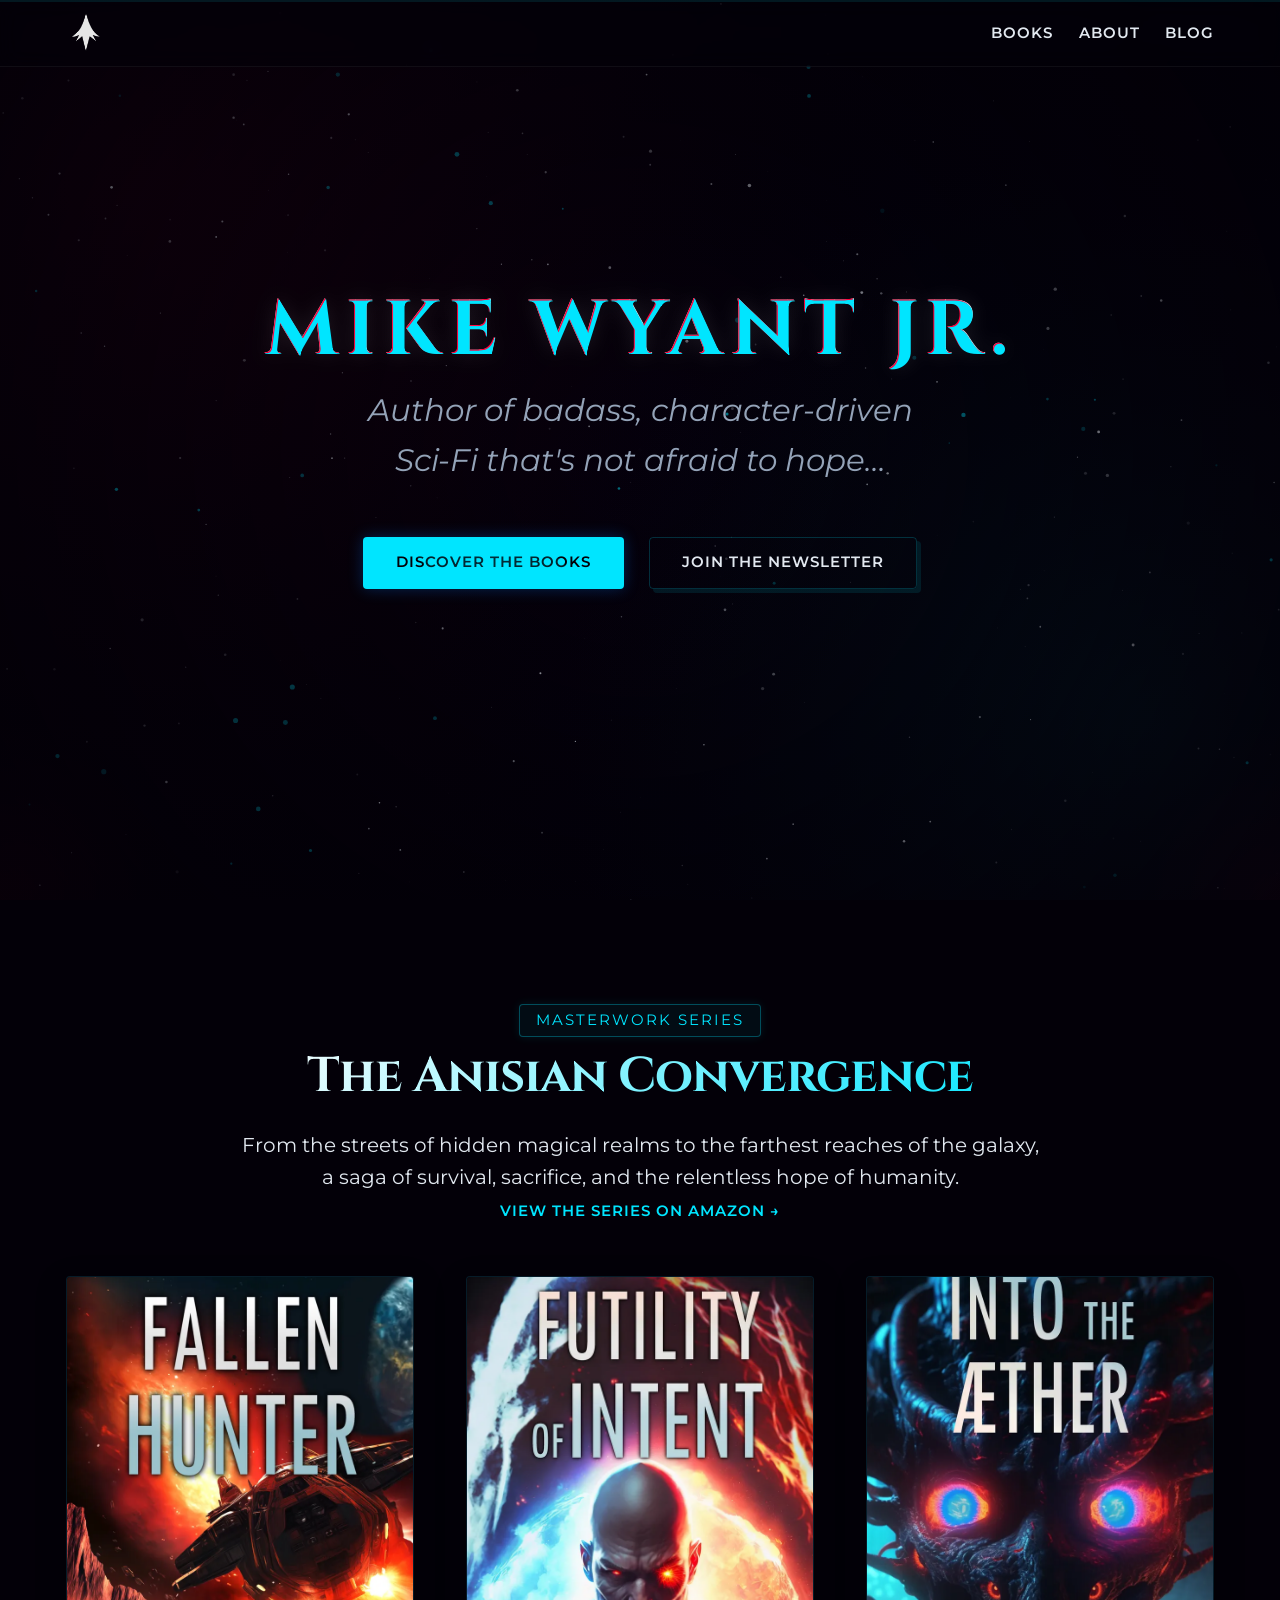
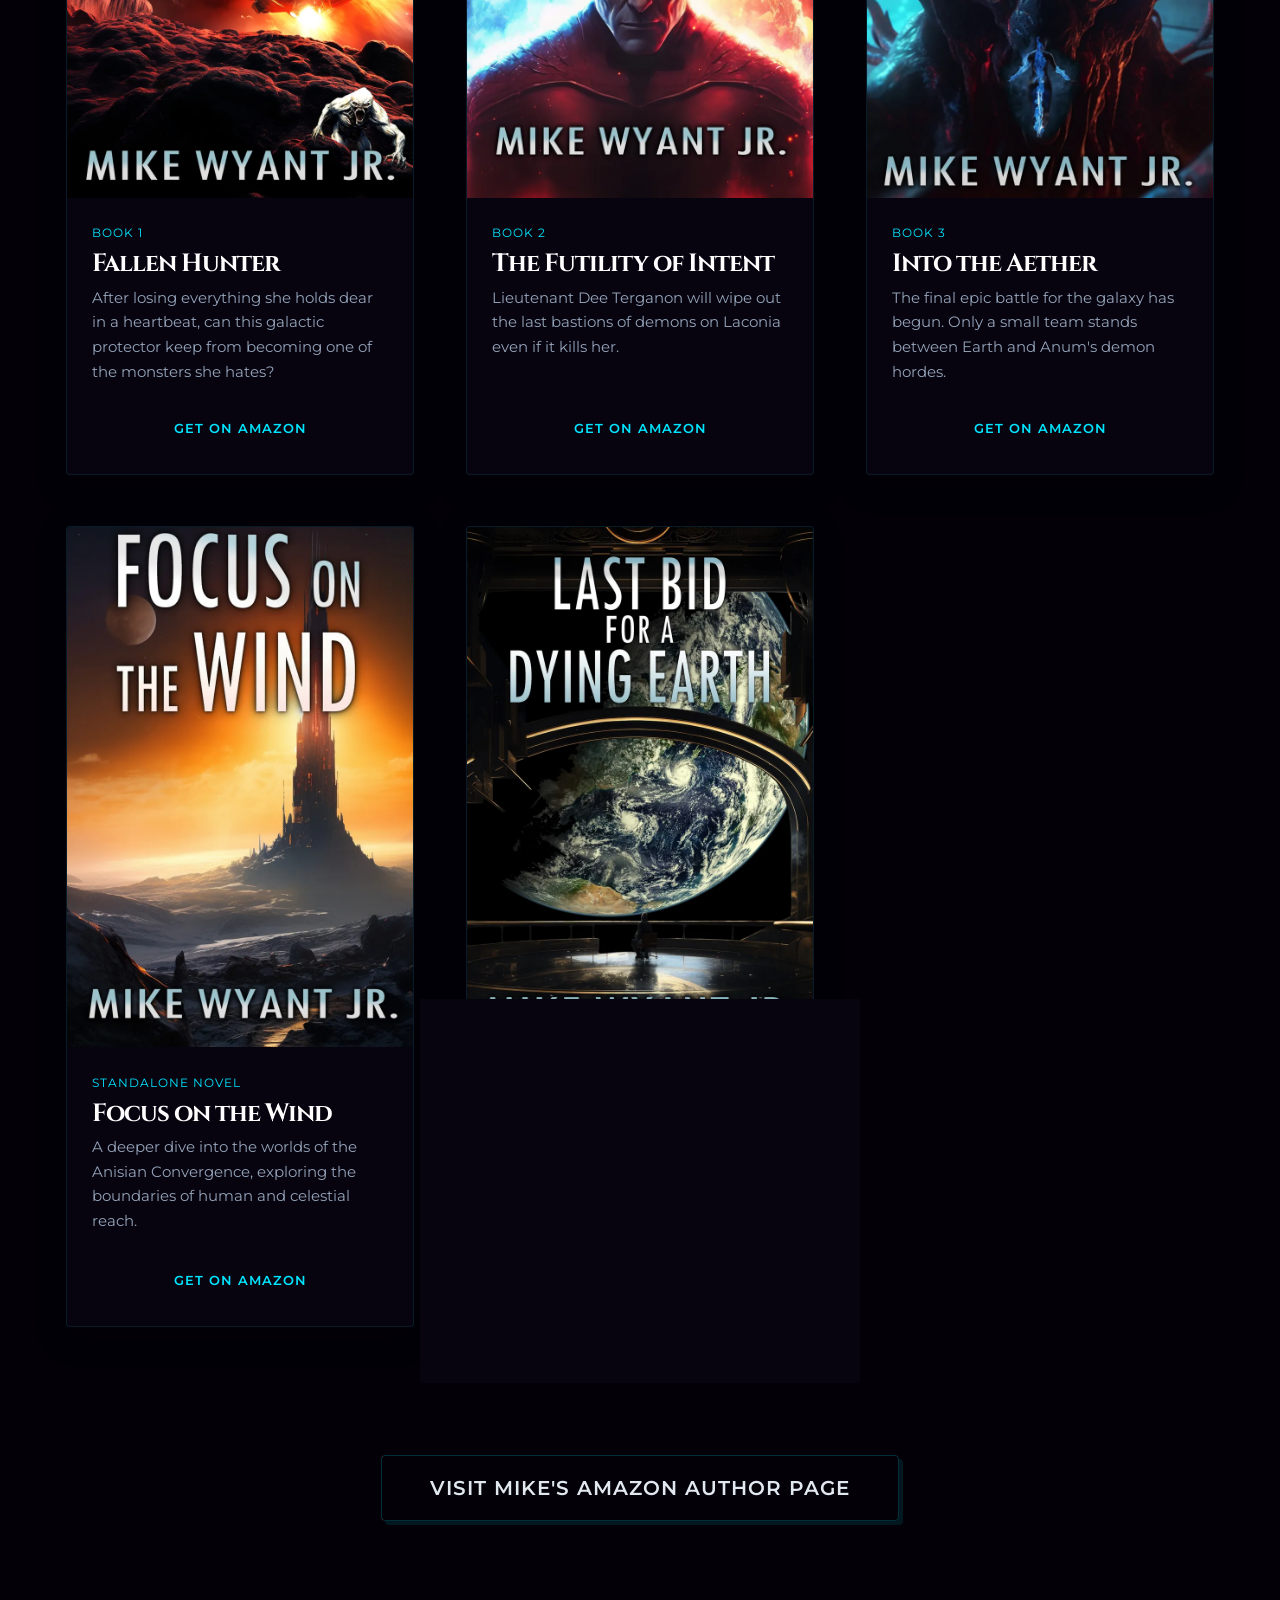
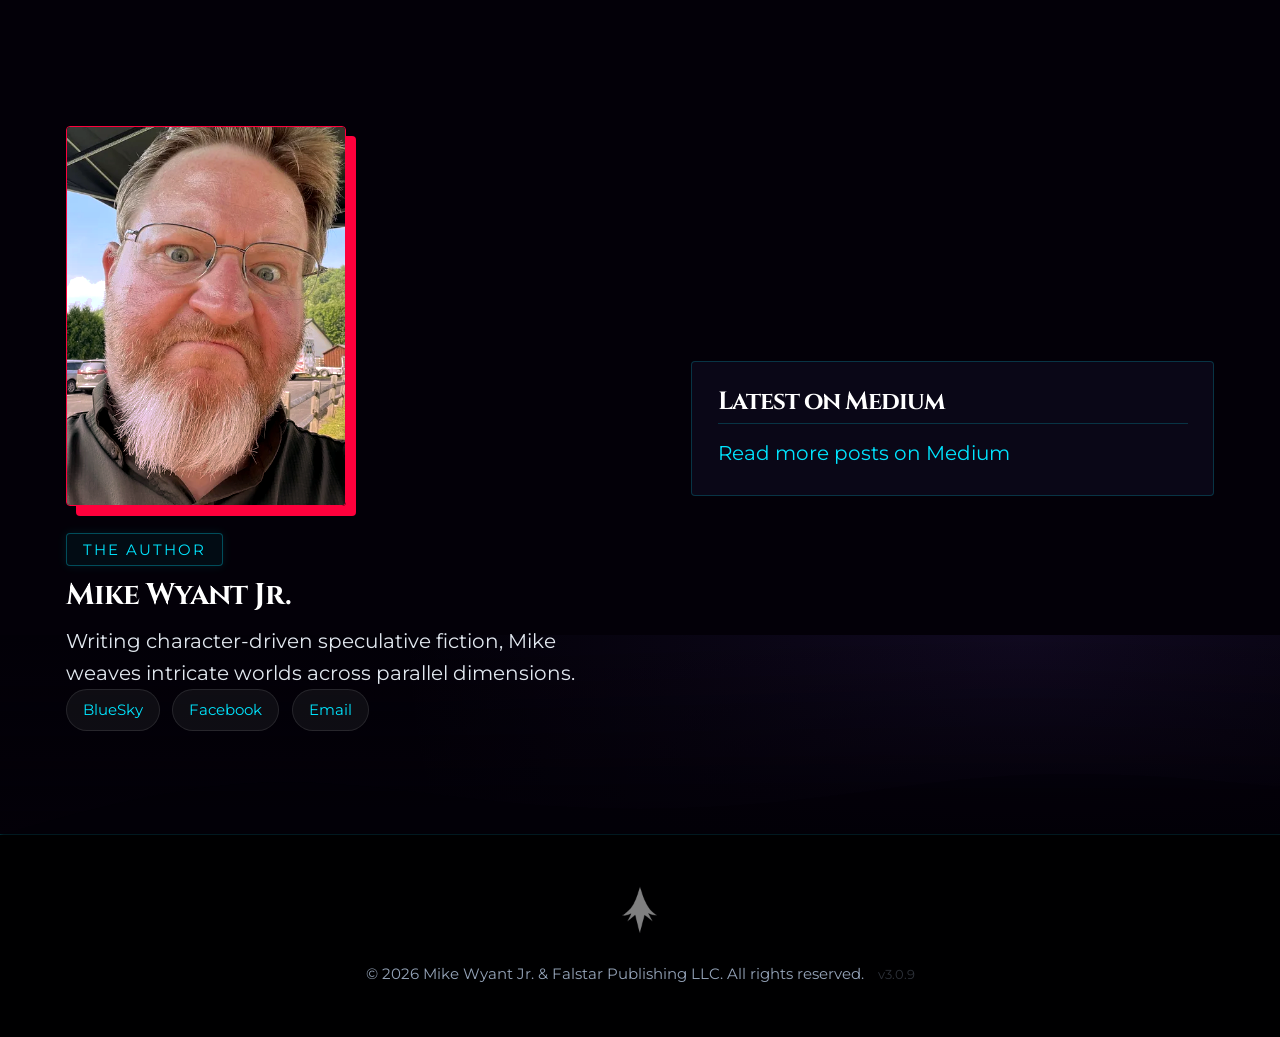
==== commit af10c60e: "content: remove BSFA awards badge and bump version to v3.0.9" ====
--- a/public/index.html
+++ b/public/index.html
@@ -64,7 +64,6 @@
   <!-- Hero Section -->
   <header class="hero section" id="home">
     <div class="container hero-content fade-up">
-      <div class="bsfa-badge">BSFA Awards Longlist 2025</div>
       <h1 class="hero-title">Mike Wyant Jr.</h1>
       <p class="hero-subtitle">Author of badass, character-driven Sci-Fi that's not afraid to hope...</p>
       <div class="hero-actions">
@@ -196,7 +195,7 @@
       <div class="footer-logo">
         <img src="images/logo.webp" alt="Falstar Publishing">
       </div>
-      <p>&copy; <script>document.write(new Date().getFullYear())</script> Mike Wyant Jr. & Falstar Publishing LLC. All rights reserved. <span class="site-version" style="opacity: 0.3; font-size: 0.8rem; margin-left: 10px;">v3.0.8</span></p>
+      <p>&copy; <script>document.write(new Date().getFullYear())</script> Mike Wyant Jr. & Falstar Publishing LLC. All rights reserved. <span class="site-version" style="opacity: 0.3; font-size: 0.8rem; margin-left: 10px;">v3.0.9</span></p>
     </div>
   </footer>
 
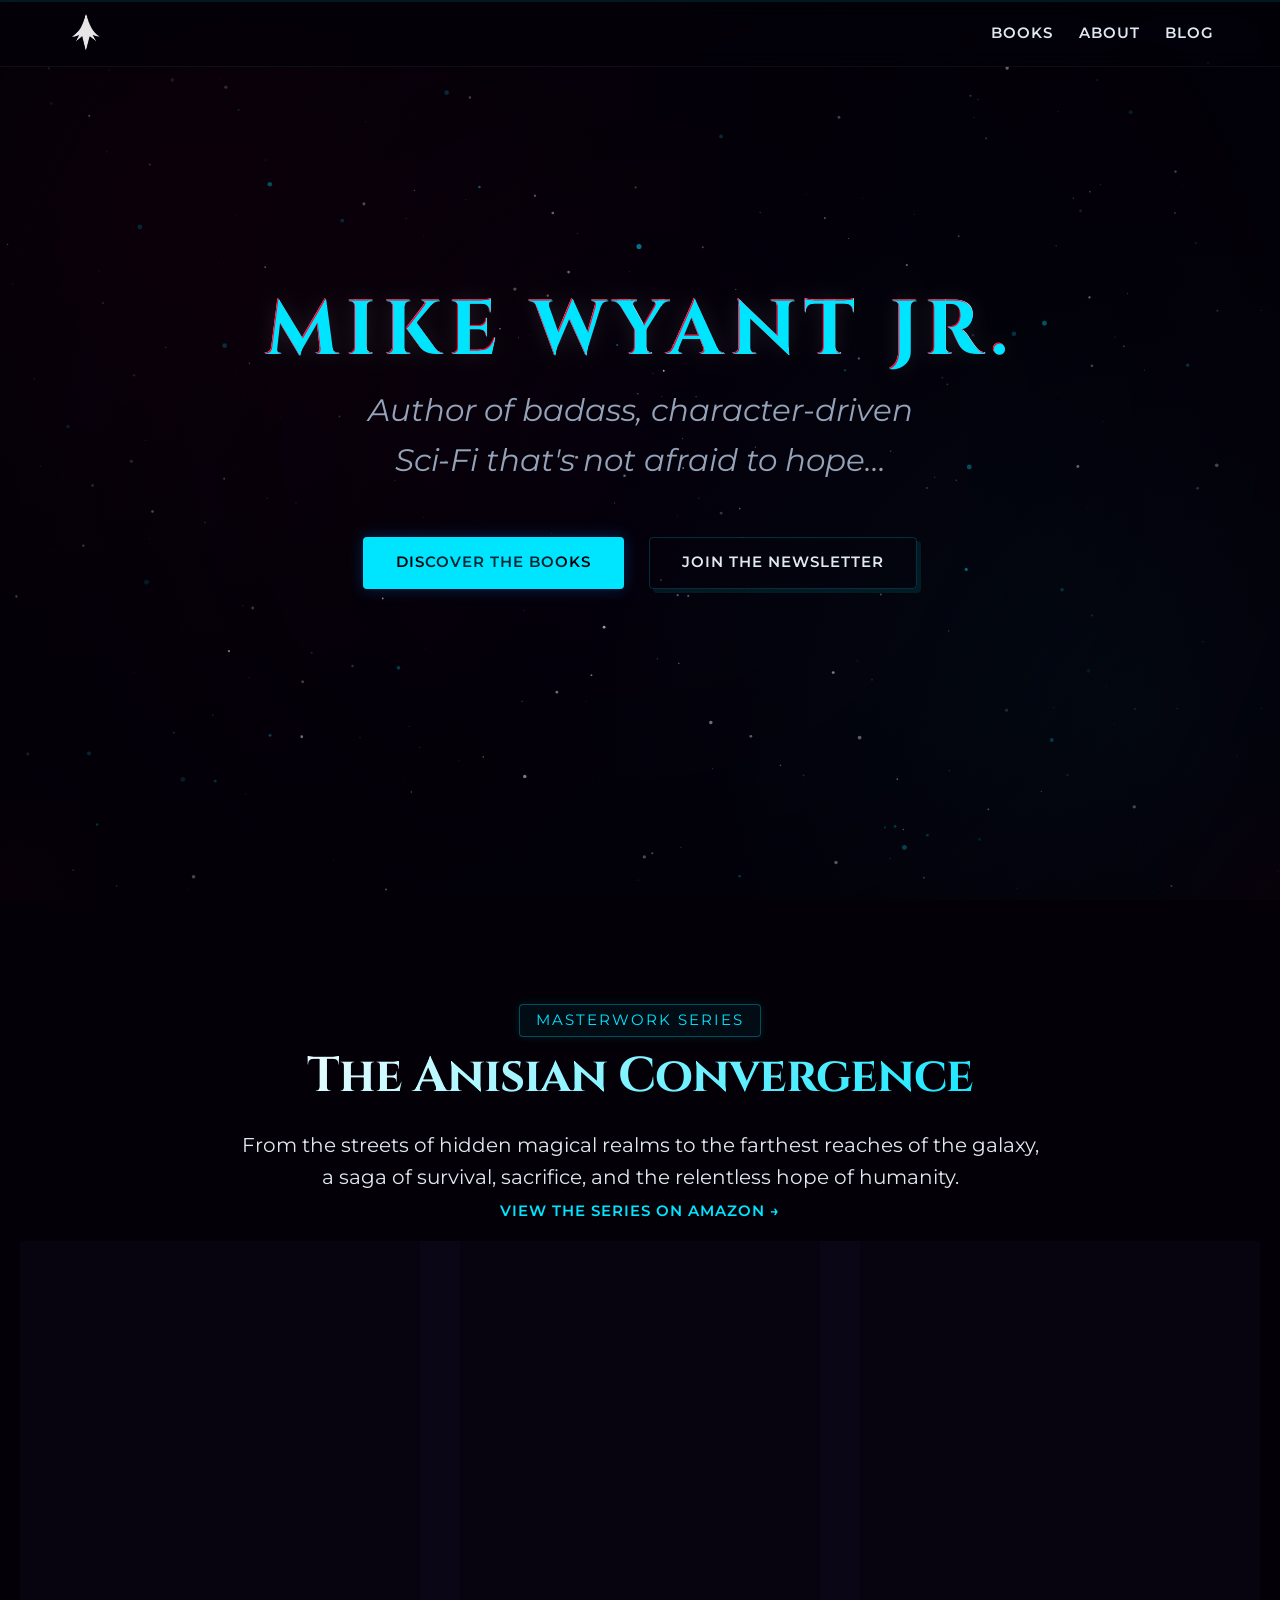
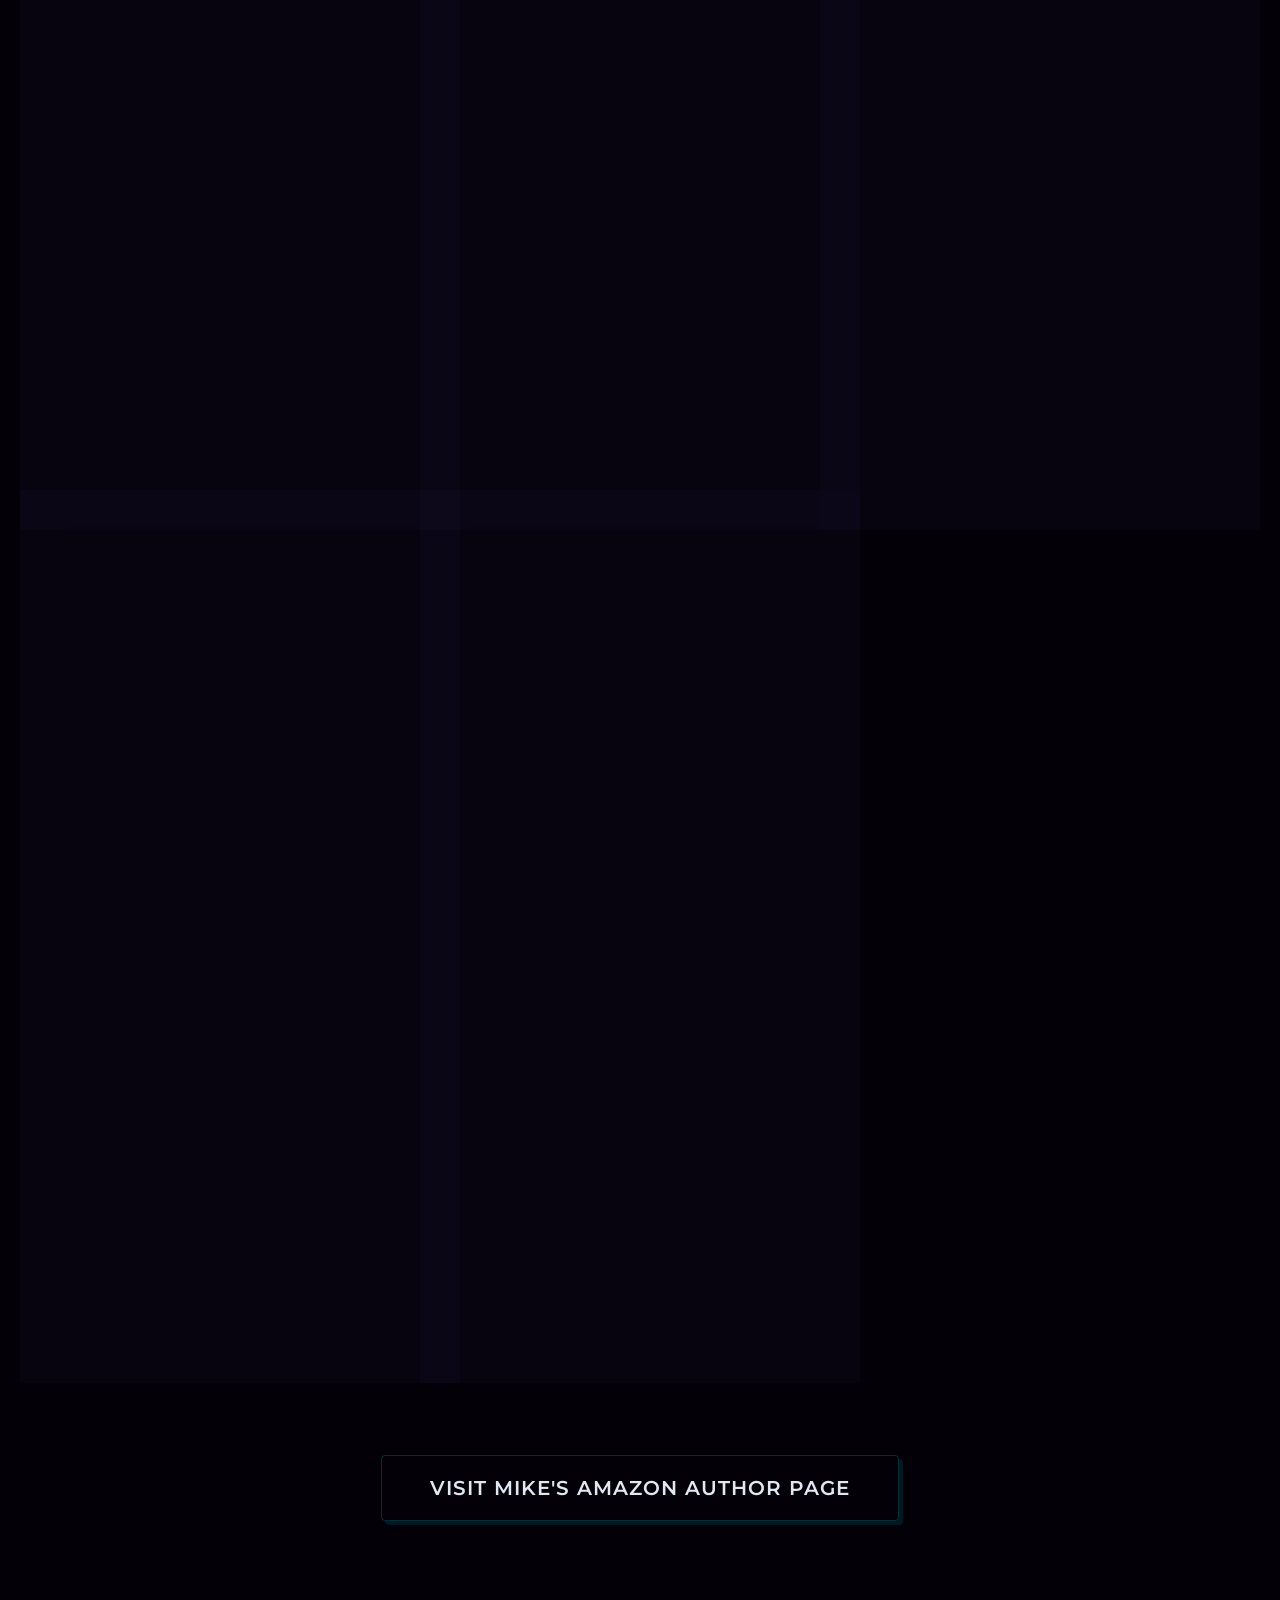
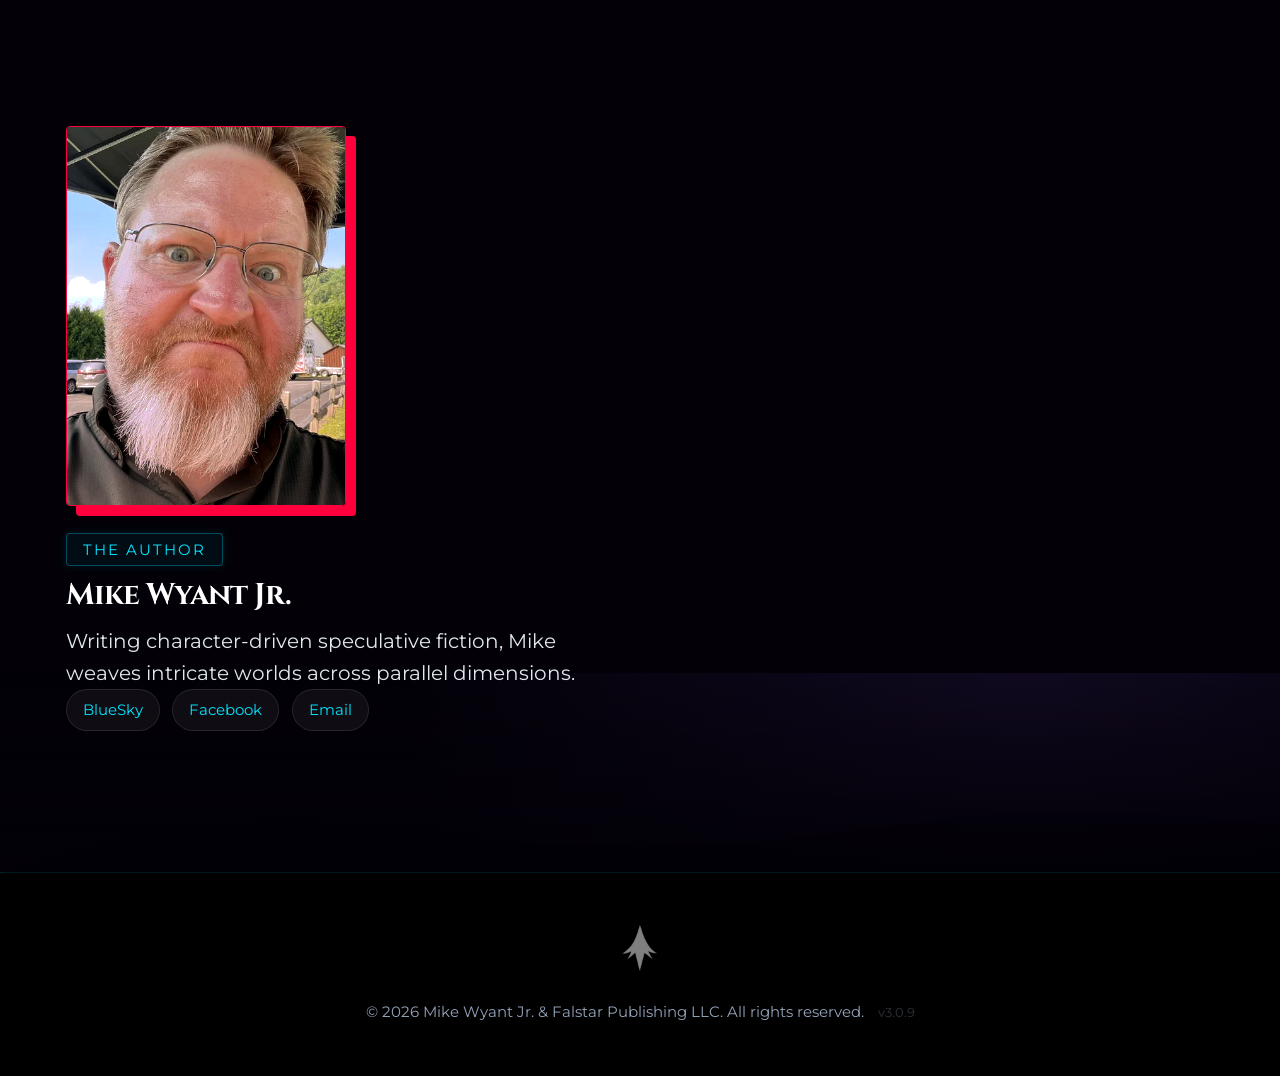
==== commit d08d5ad0: "feat: integrate 'Void Lancer' game as /void-lancer subpage. Optimized assets with WebP conversion, a" ====
--- a/public/index.html
+++ b/public/index.html
@@ -172,6 +172,11 @@
             <a href="https://www.facebook.com/mikewyantjr/" target="_blank" rel="noopener">Facebook</a>
             <a href="mailto:mike@falstarpublishing.com">Email</a>
           </div>
+          <div class="game-cta mt-6 fade-up" style="transition-delay: 300ms;">
+            <a href="/void-lancer" class="btn btn-sm btn-outline" style="border-color: var(--clr-cerulean); color: var(--clr-cerulean); text-transform: uppercase; letter-spacing: 2px; font-weight: 700;">
+              Play Void Lancer
+            </a>
+          </div>
         </div>
         
         <div class="split-widget fade-up" style="transition-delay: 200ms;">
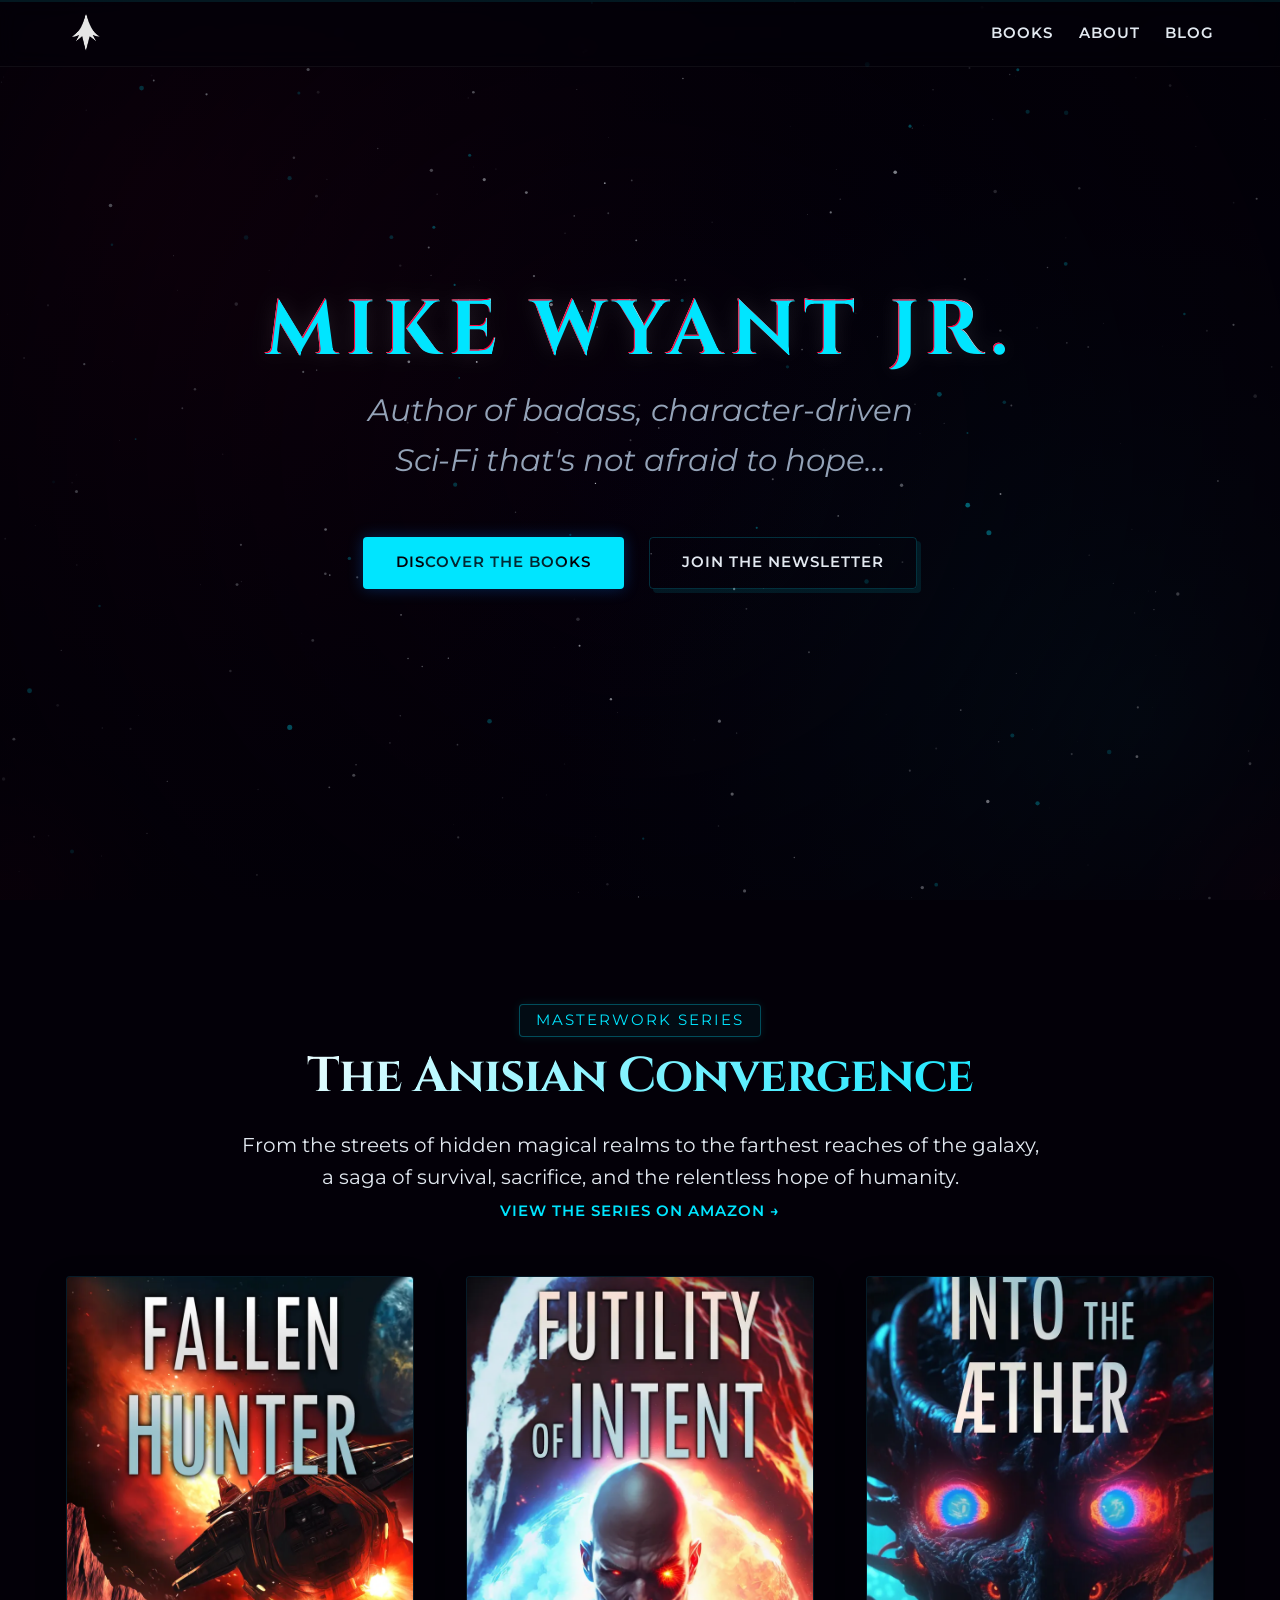
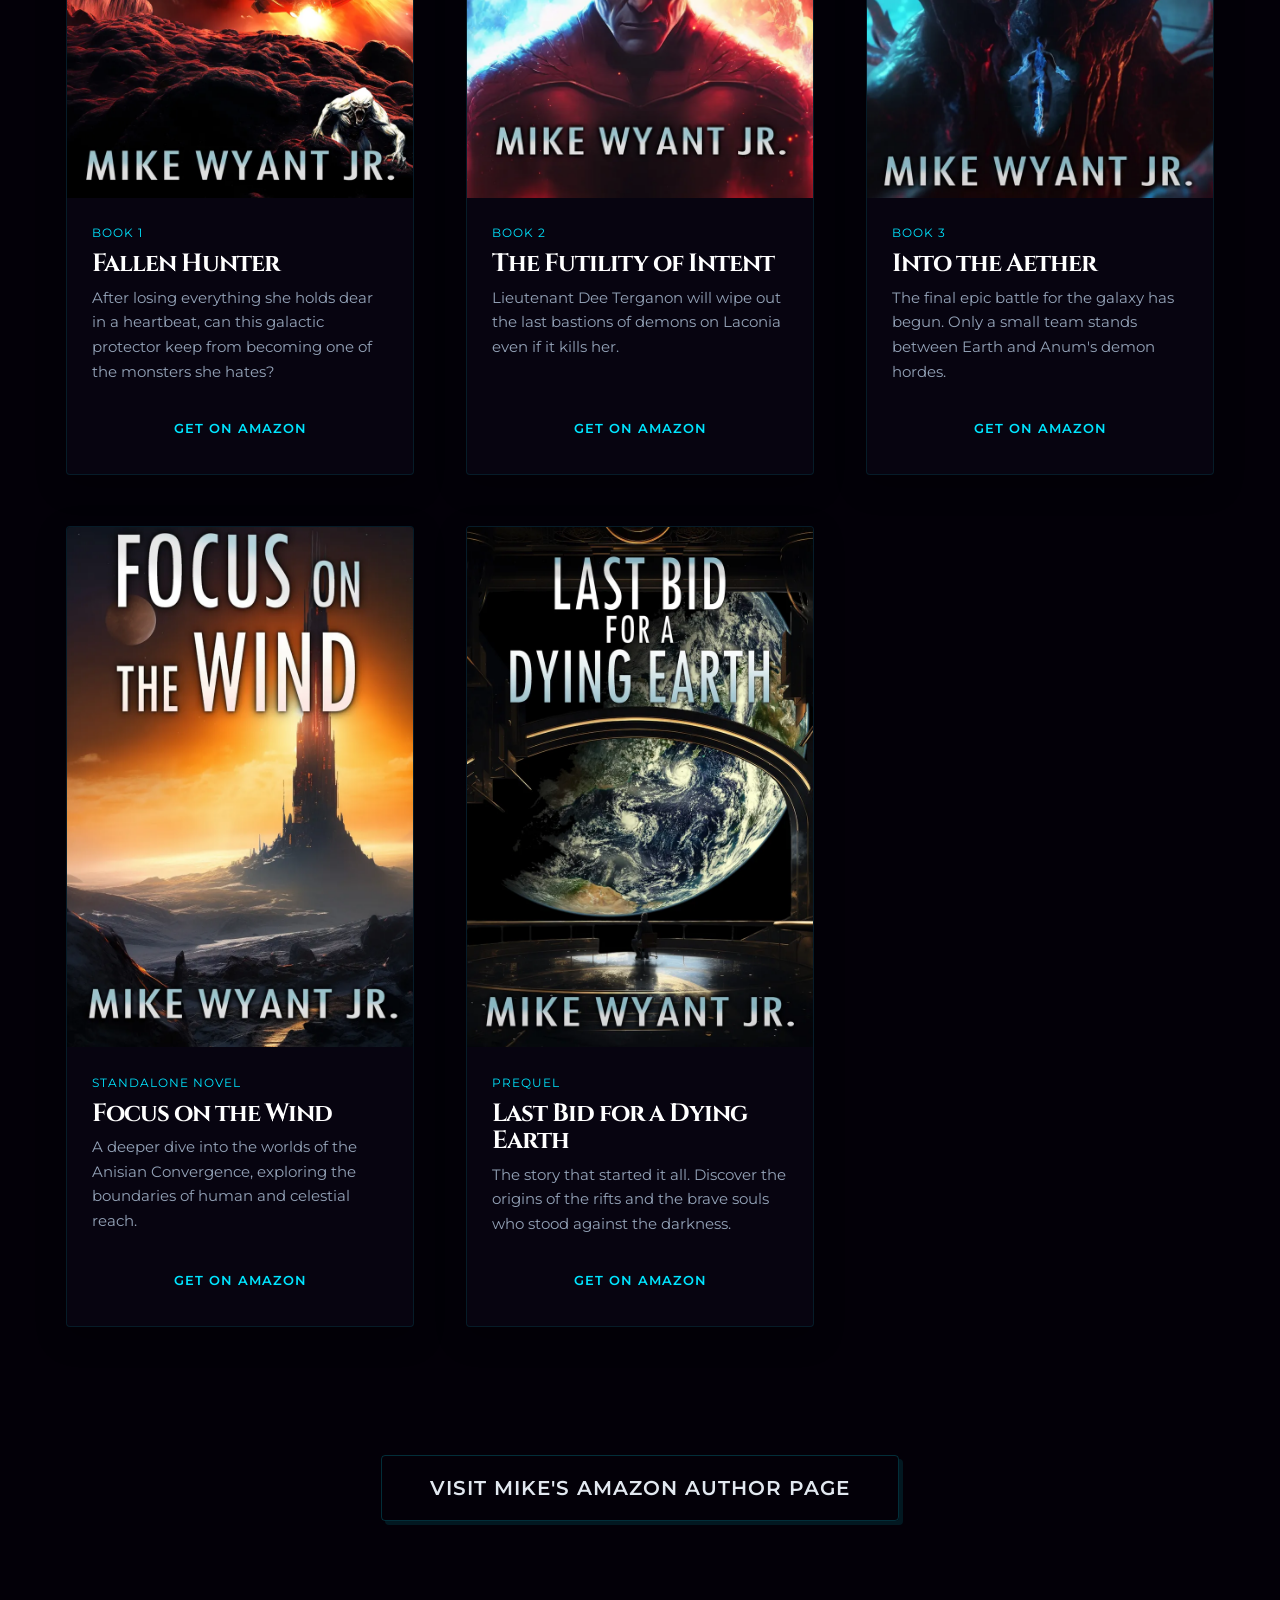
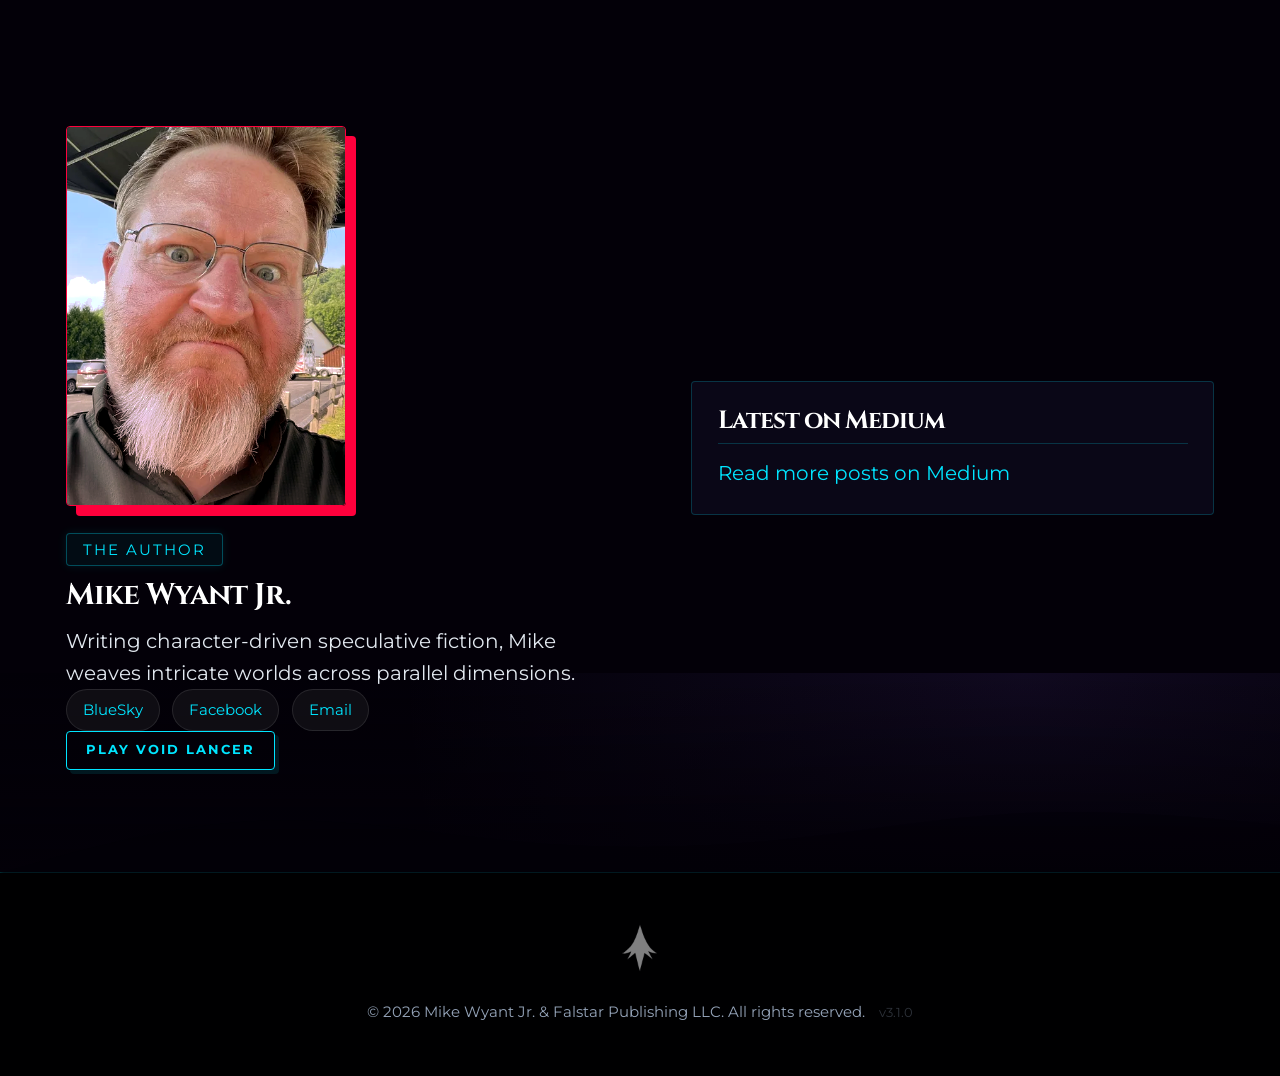
==== commit 781c65cf: "chore: bump site version to v3.1.0 after Void Lancer integration" ====
--- a/public/index.html
+++ b/public/index.html
@@ -200,7 +200,7 @@
       <div class="footer-logo">
         <img src="images/logo.webp" alt="Falstar Publishing">
       </div>
-      <p>&copy; <script>document.write(new Date().getFullYear())</script> Mike Wyant Jr. & Falstar Publishing LLC. All rights reserved. <span class="site-version" style="opacity: 0.3; font-size: 0.8rem; margin-left: 10px;">v3.0.9</span></p>
+      <p>&copy; <script>document.write(new Date().getFullYear())</script> Mike Wyant Jr. & Falstar Publishing LLC. All rights reserved. <span class="site-version" style="opacity: 0.3; font-size: 0.8rem; margin-left: 10px;">v3.1.0</span></p>
     </div>
   </footer>
 
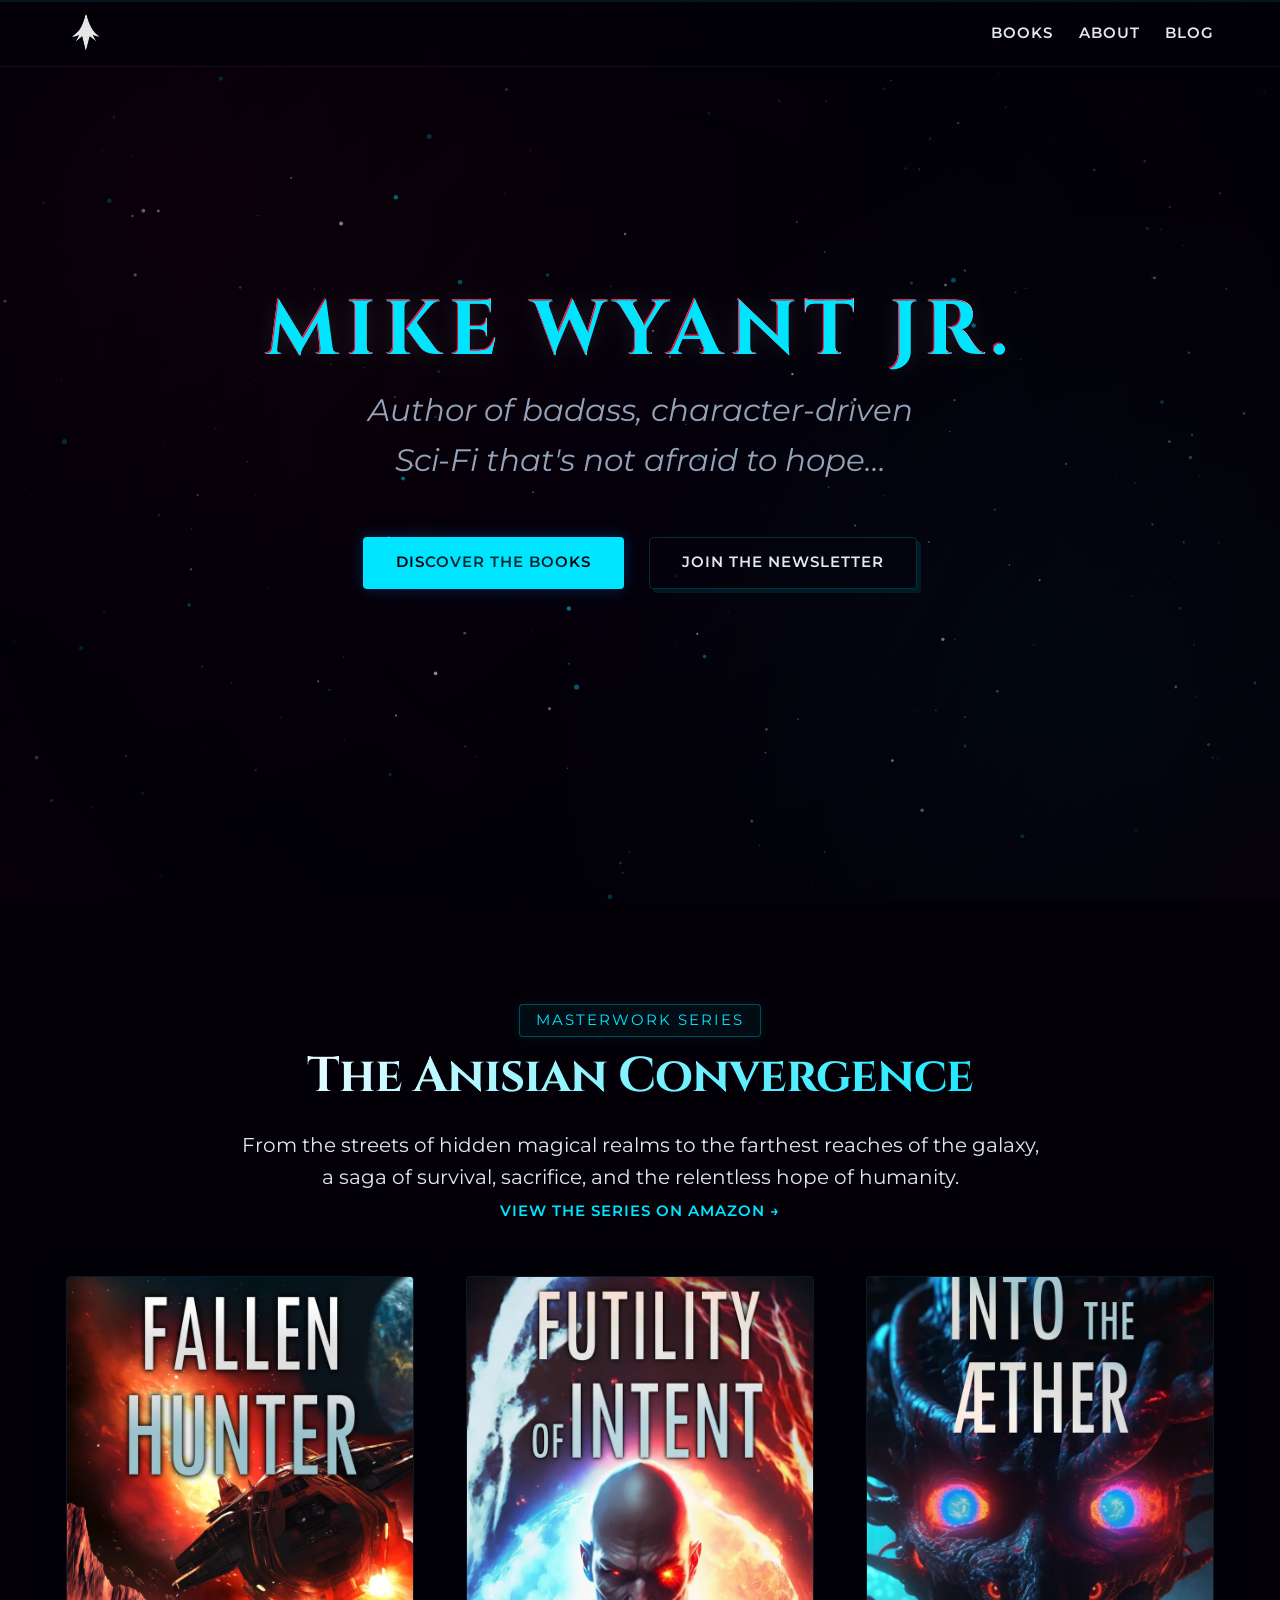
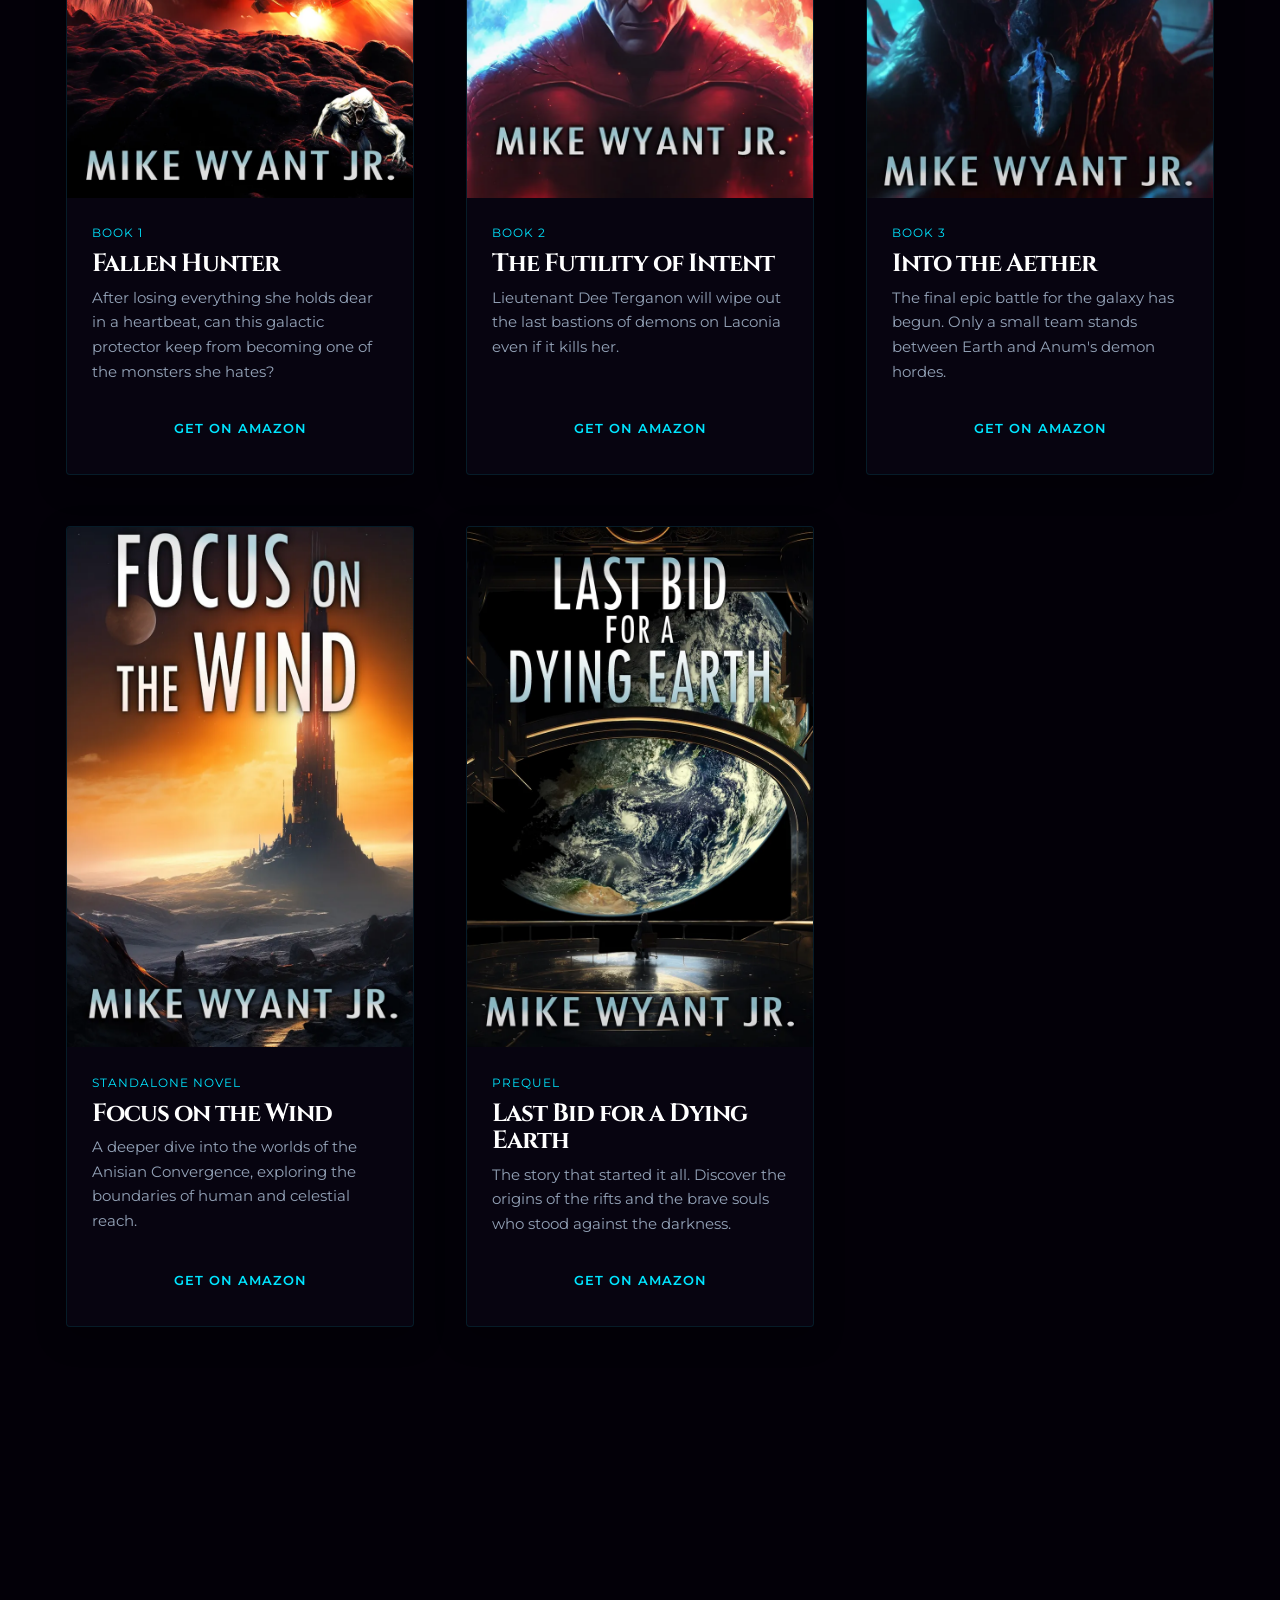
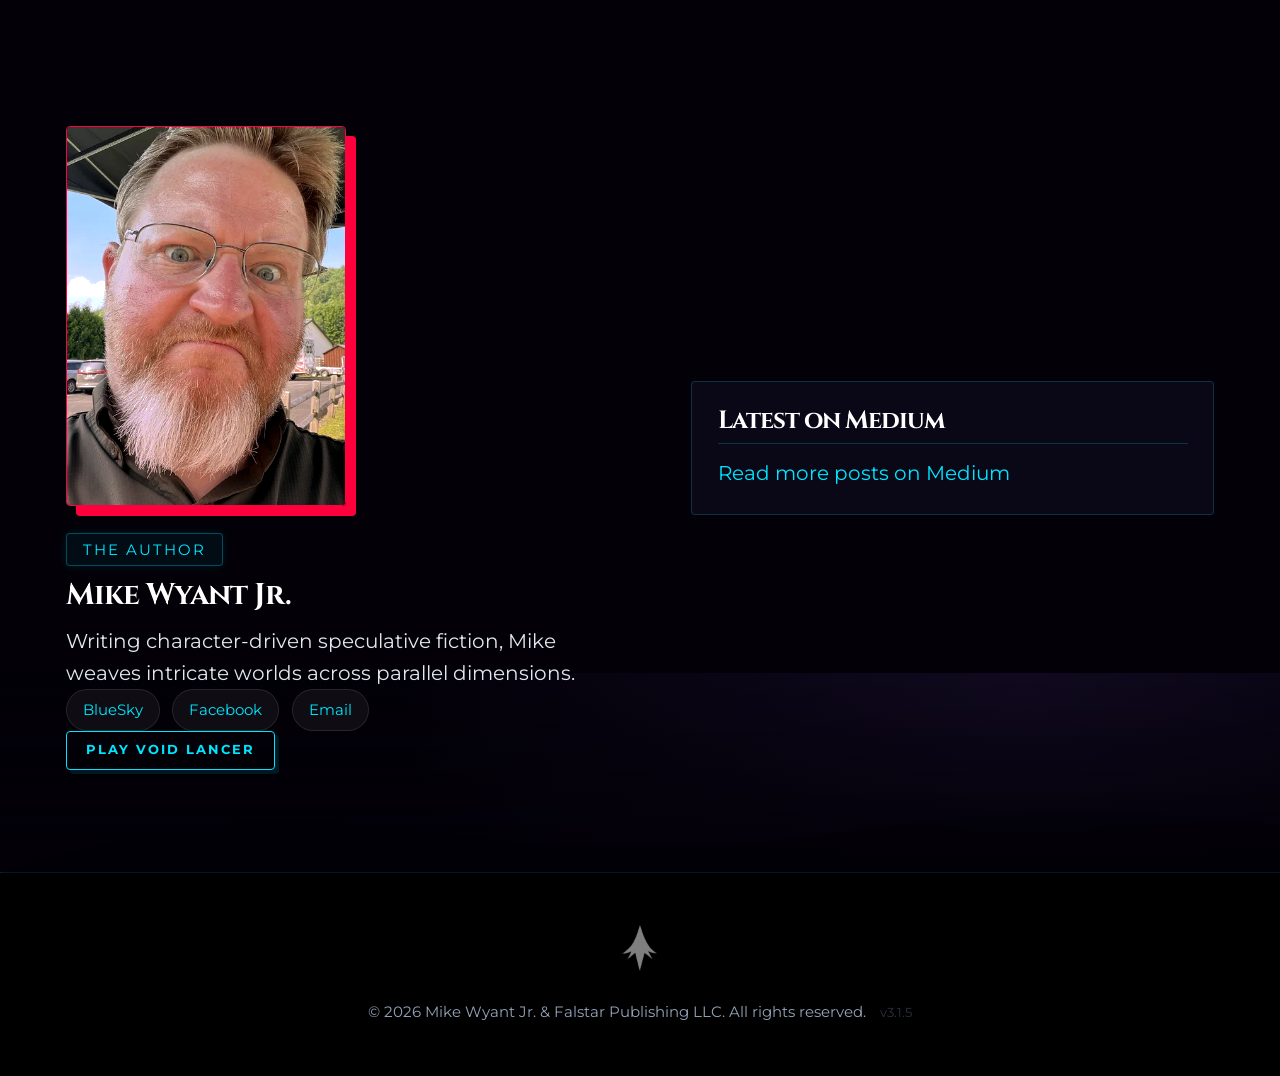
==== commit e68423d6: "chore: bump dev version to v3.1.5 and trigger deployment" ====
--- a/public/index.html
+++ b/public/index.html
@@ -200,7 +200,7 @@
       <div class="footer-logo">
         <img src="images/logo.webp" alt="Falstar Publishing">
       </div>
-      <p>&copy; <script>document.write(new Date().getFullYear())</script> Mike Wyant Jr. & Falstar Publishing LLC. All rights reserved. <span class="site-version" style="opacity: 0.3; font-size: 0.8rem; margin-left: 10px;">v3.1.0</span></p>
+      <p>&copy; <script>document.write(new Date().getFullYear())</script> Mike Wyant Jr. & Falstar Publishing LLC. All rights reserved. <span class="site-version" style="opacity: 0.3; font-size: 0.8rem; margin-left: 10px;">v3.1.5</span></p>
     </div>
   </footer>
 
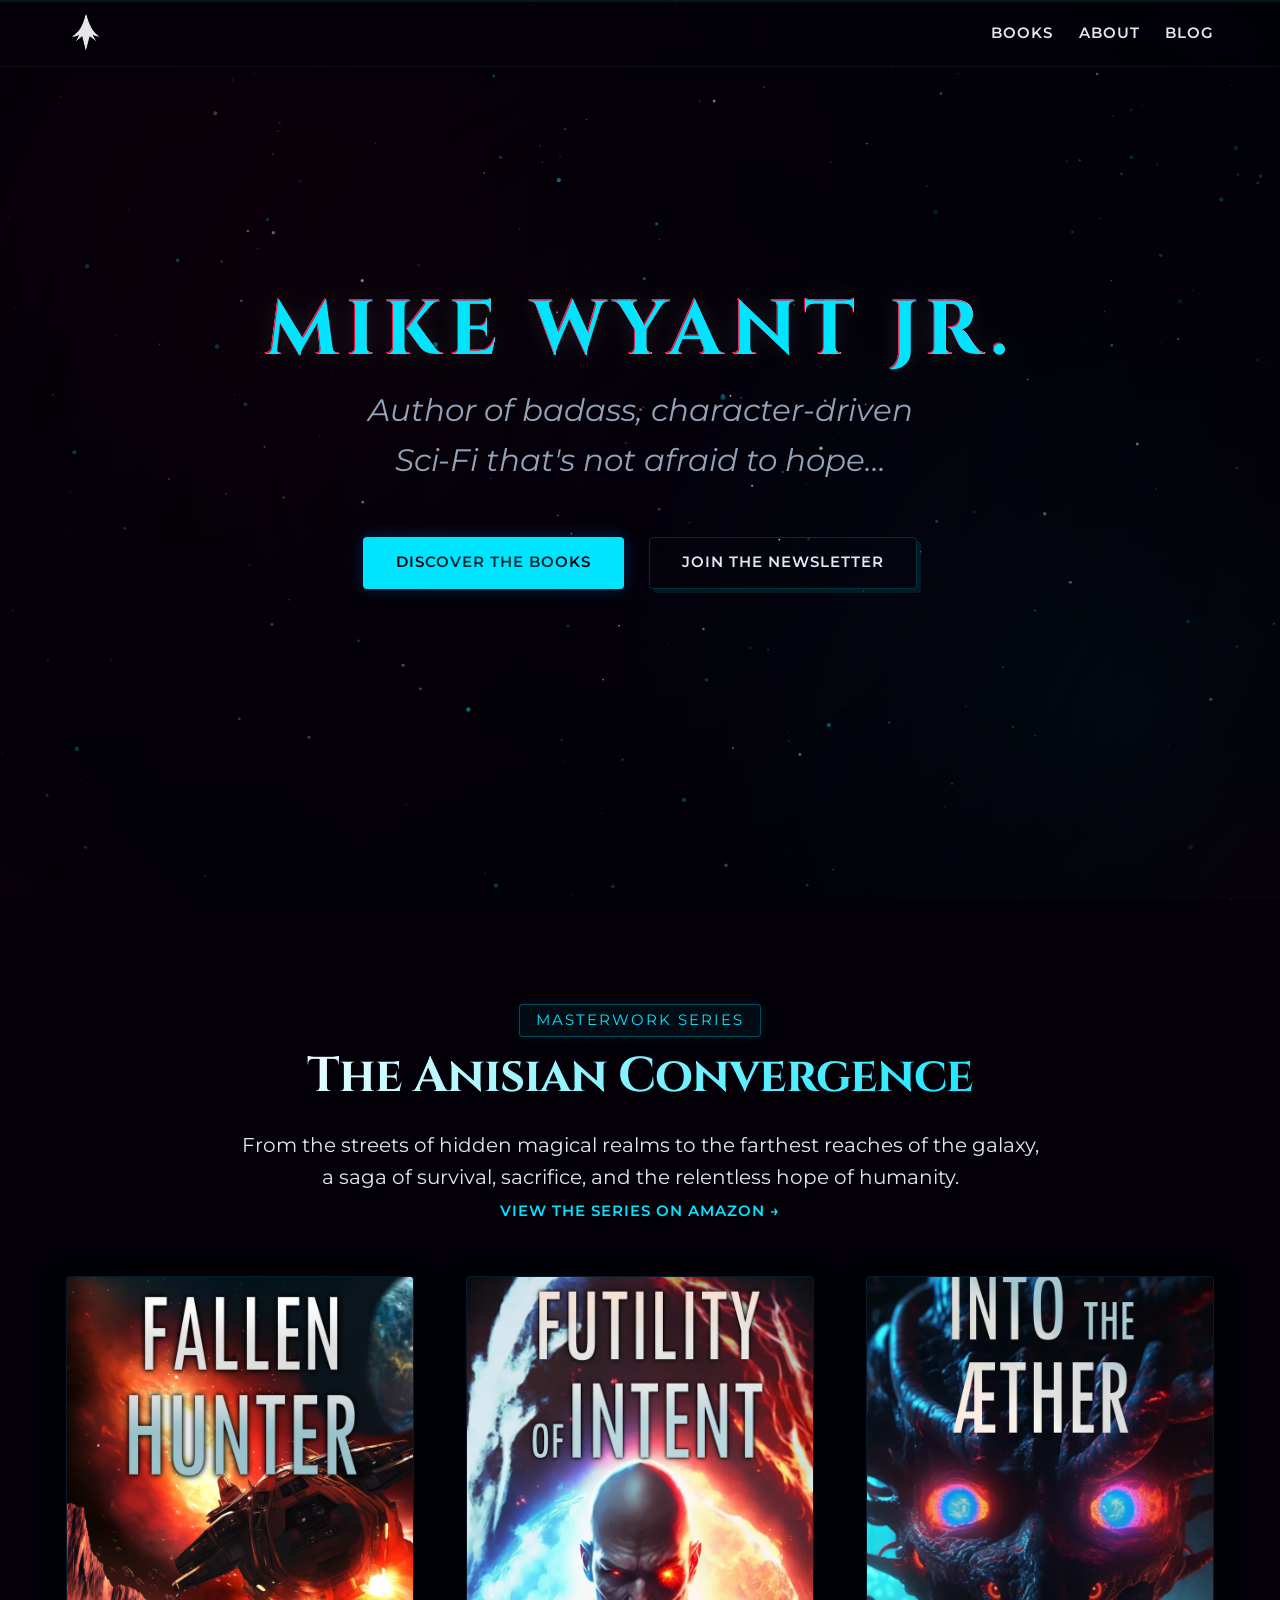
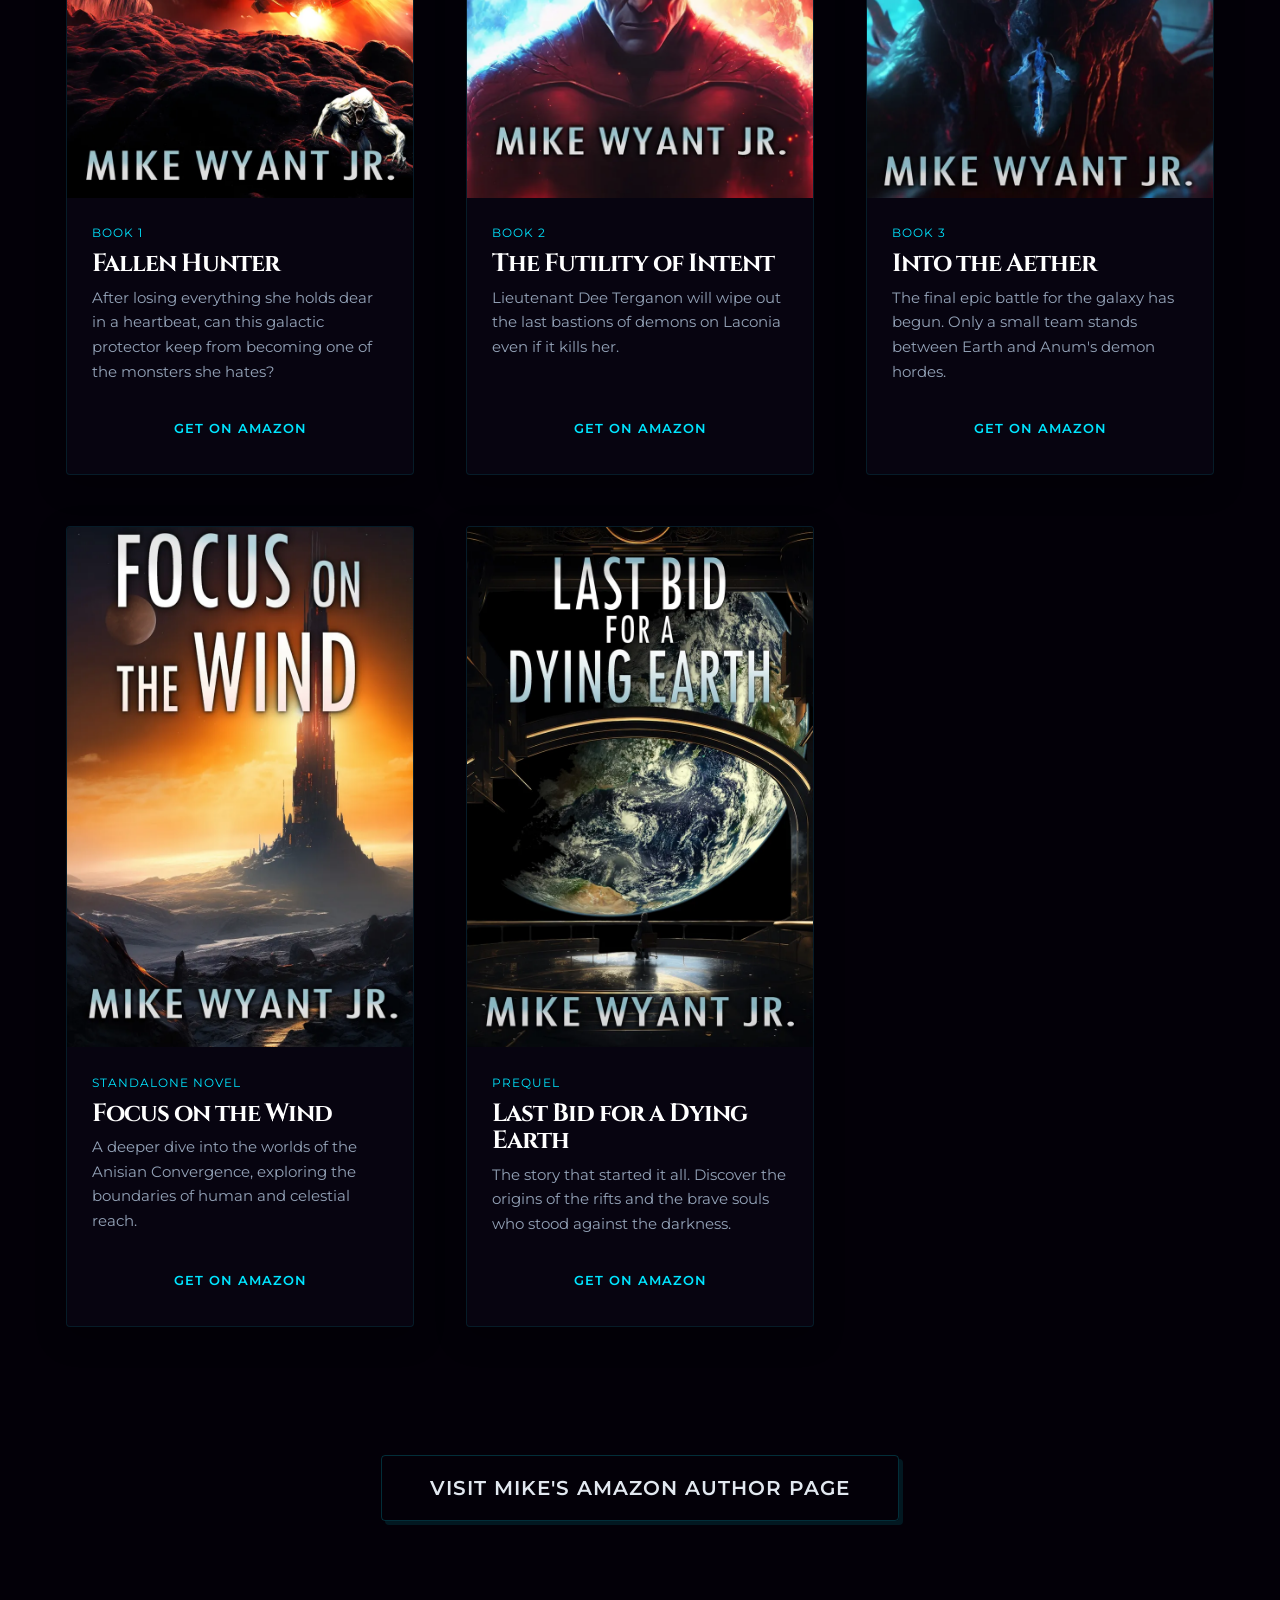
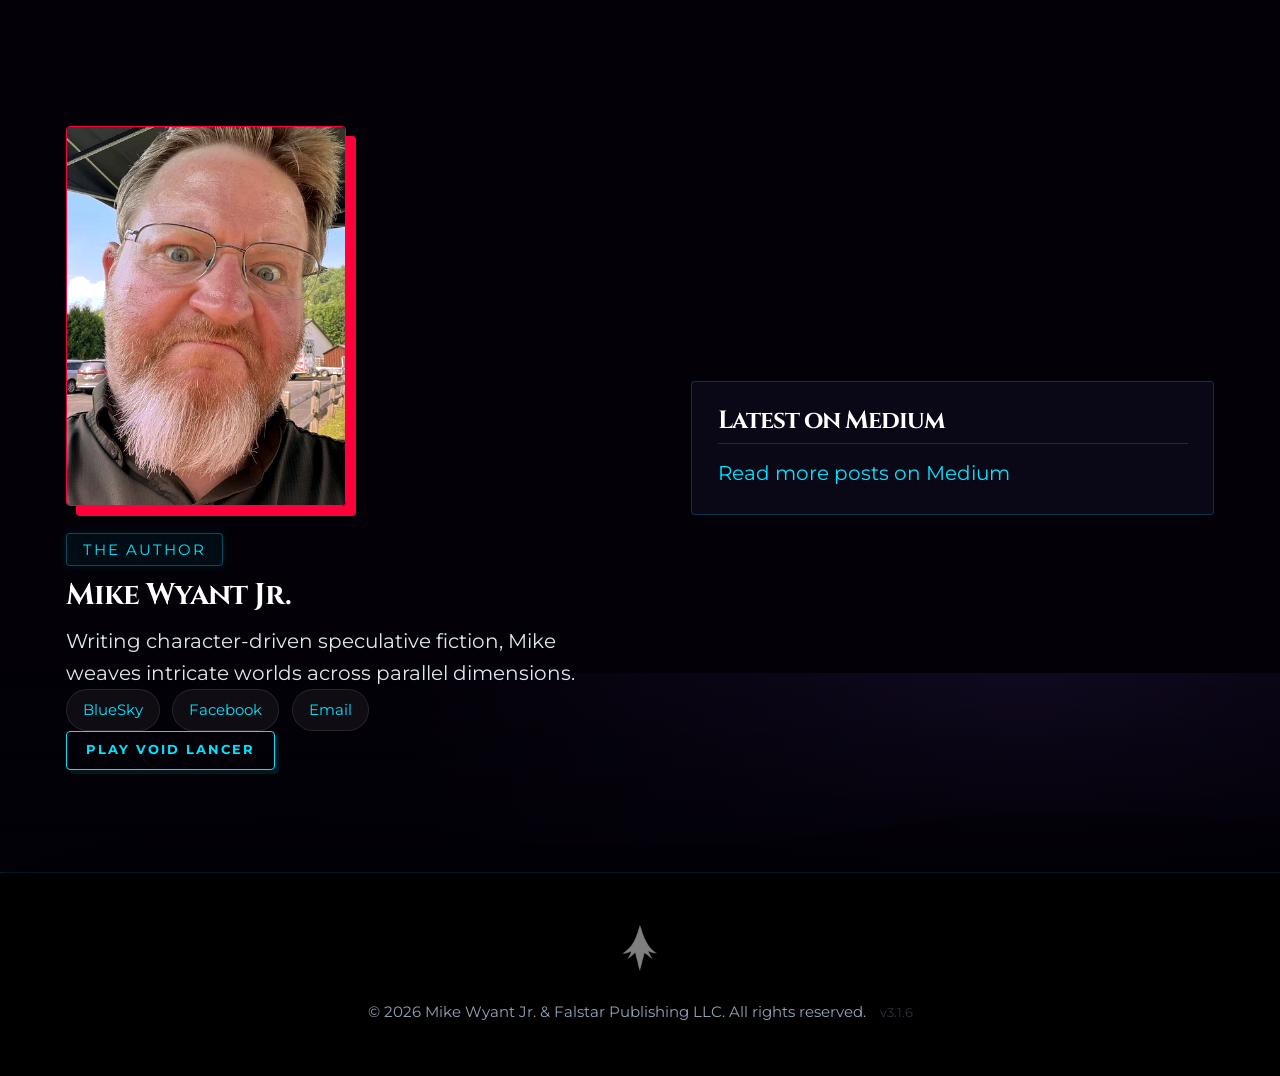
==== commit 2d3d4ff5: "fix: add blob: to img-src CSP to allow Phaser texture loading" ====
--- a/public/index.html
+++ b/public/index.html
@@ -200,7 +200,7 @@
       <div class="footer-logo">
         <img src="images/logo.webp" alt="Falstar Publishing">
       </div>
-      <p>&copy; <script>document.write(new Date().getFullYear())</script> Mike Wyant Jr. & Falstar Publishing LLC. All rights reserved. <span class="site-version" style="opacity: 0.3; font-size: 0.8rem; margin-left: 10px;">v3.1.5</span></p>
+      <p>&copy; <script>document.write(new Date().getFullYear())</script> Mike Wyant Jr. & Falstar Publishing LLC. All rights reserved. <span class="site-version" style="opacity: 0.3; font-size: 0.8rem; margin-left: 10px;">v3.1.6</span></p>
     </div>
   </footer>
 
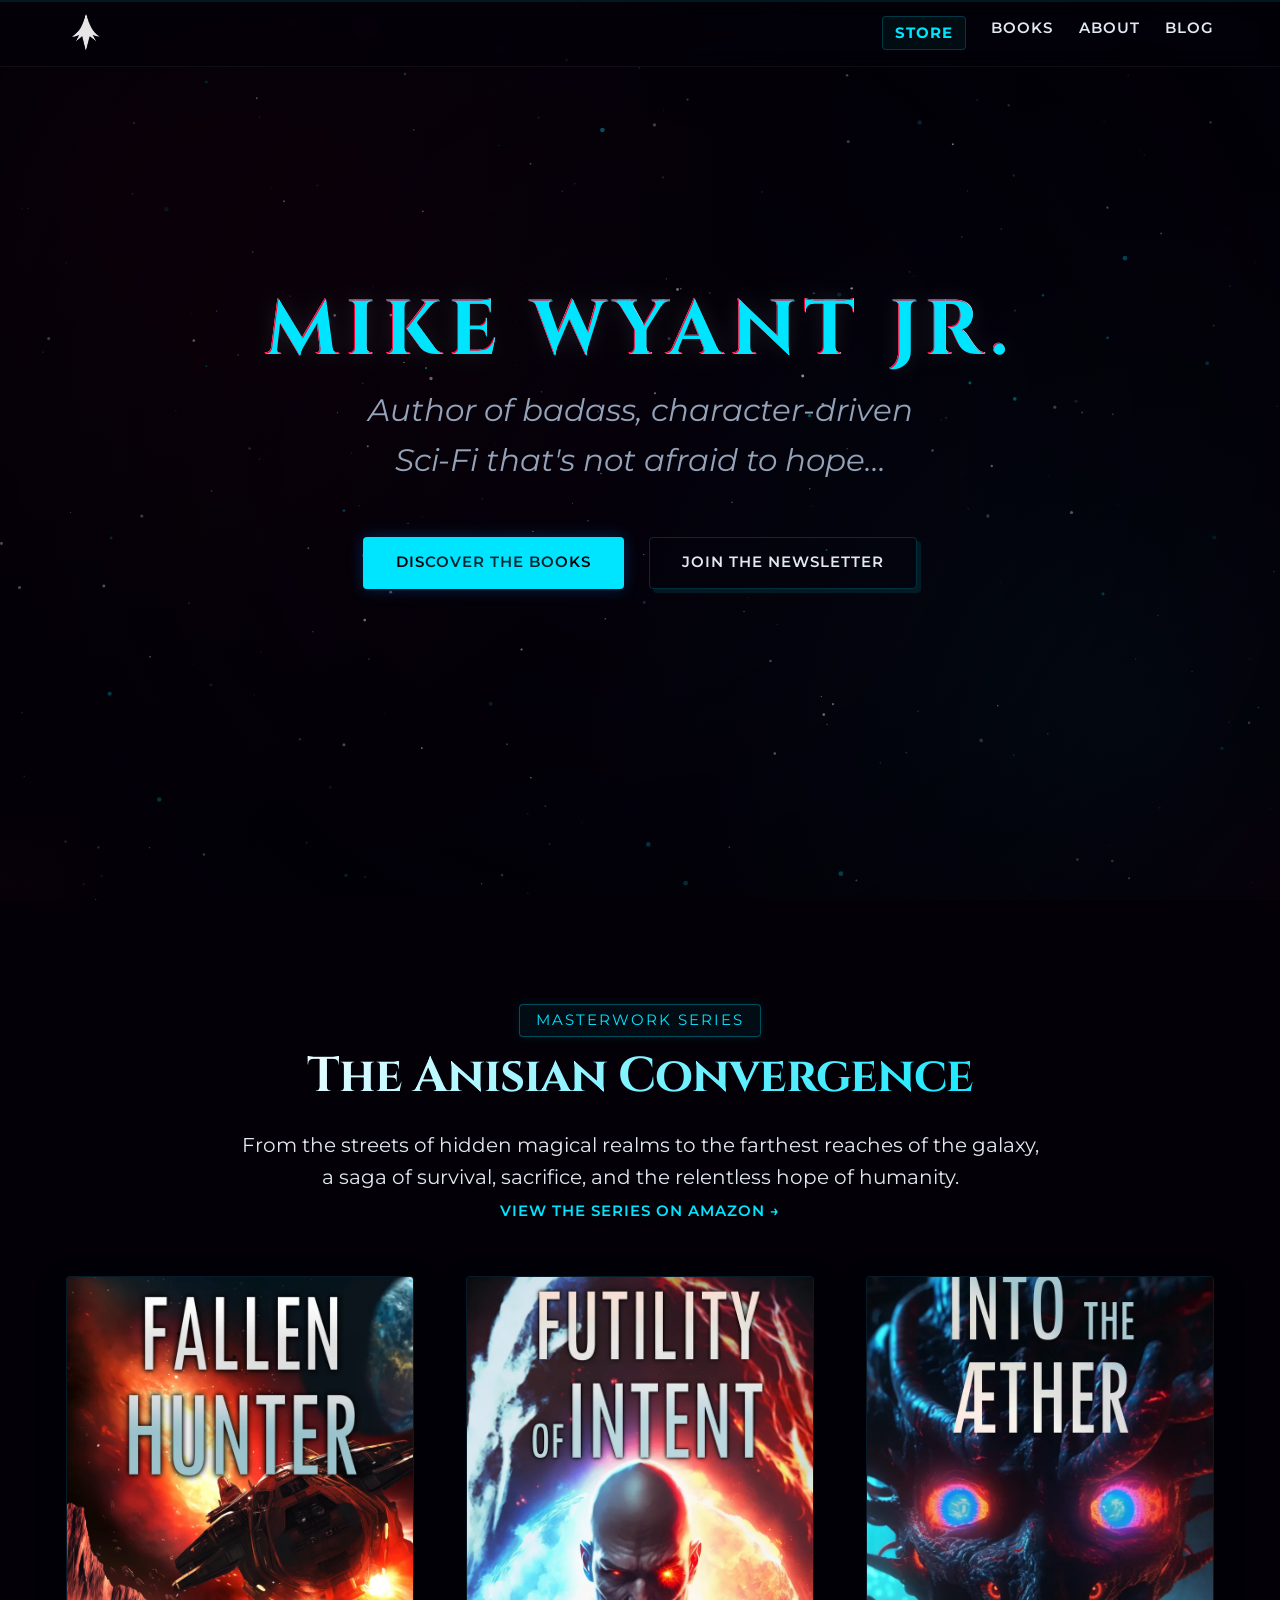
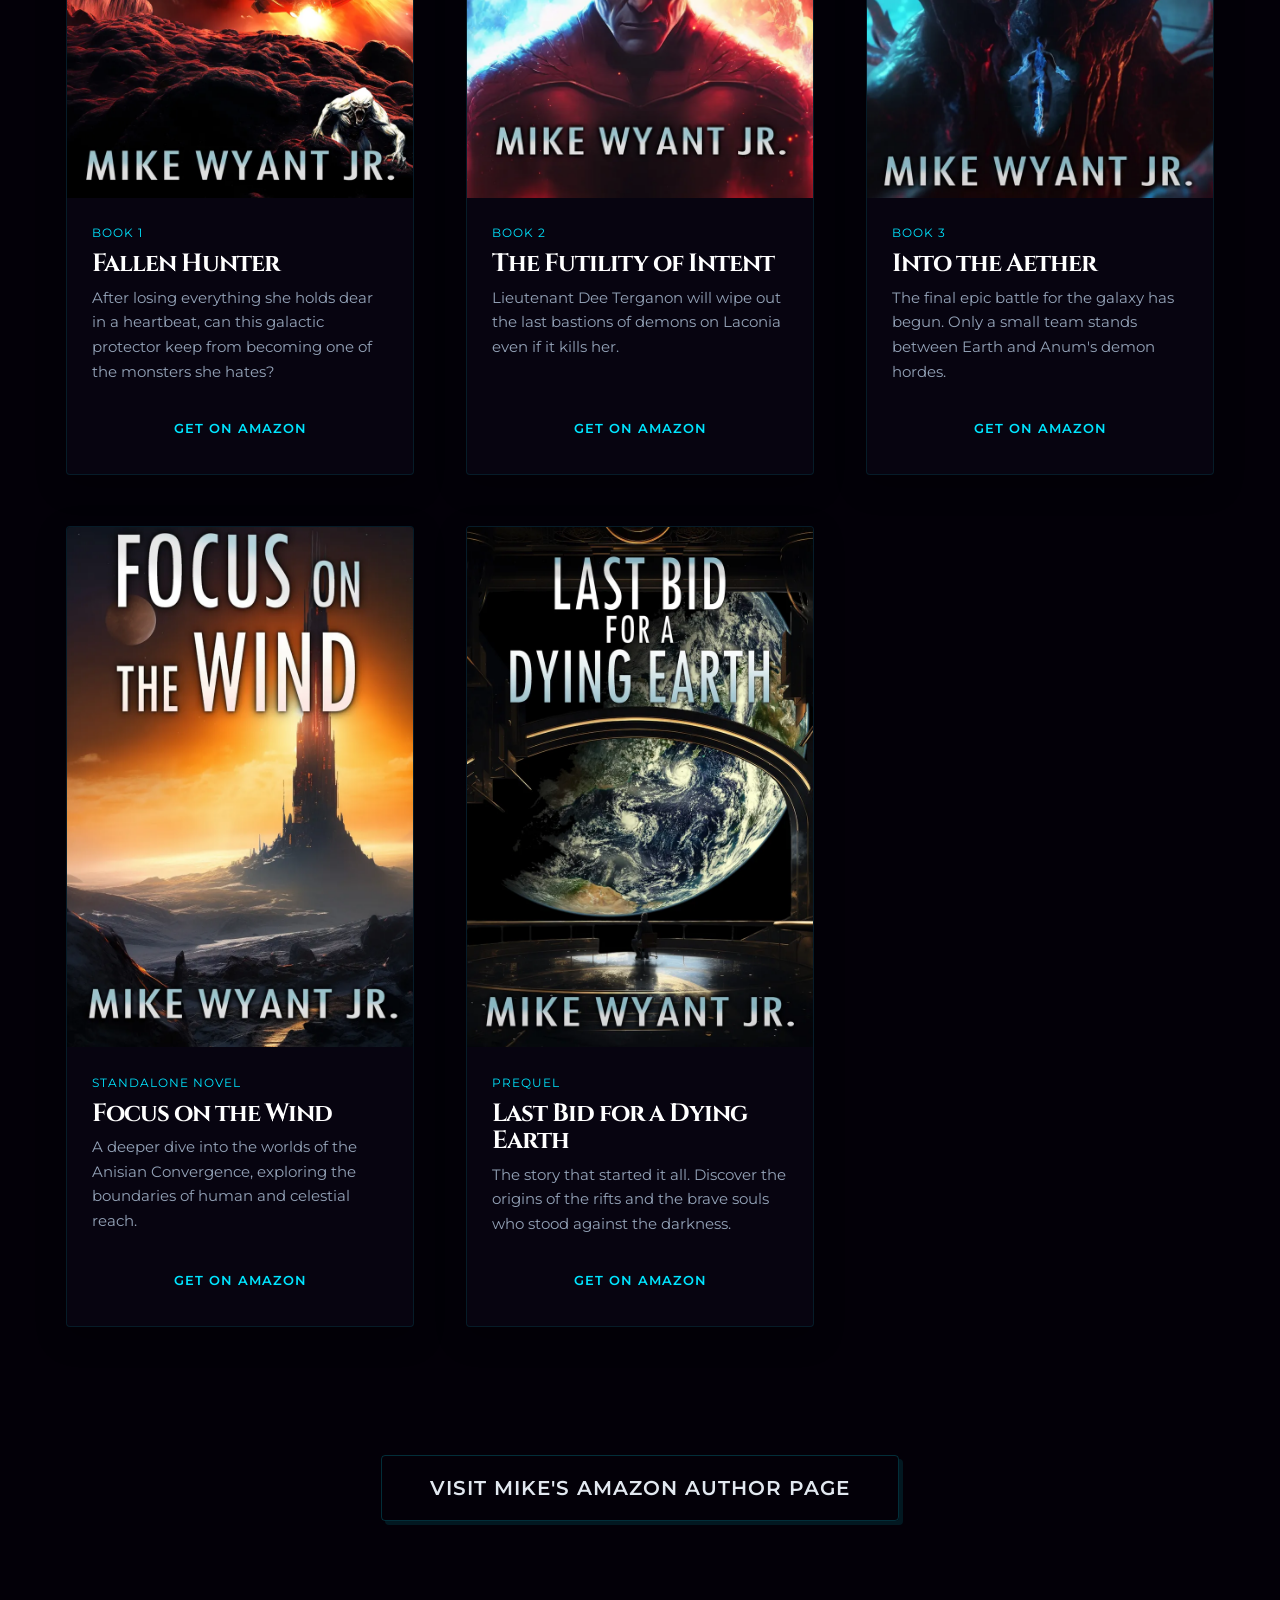
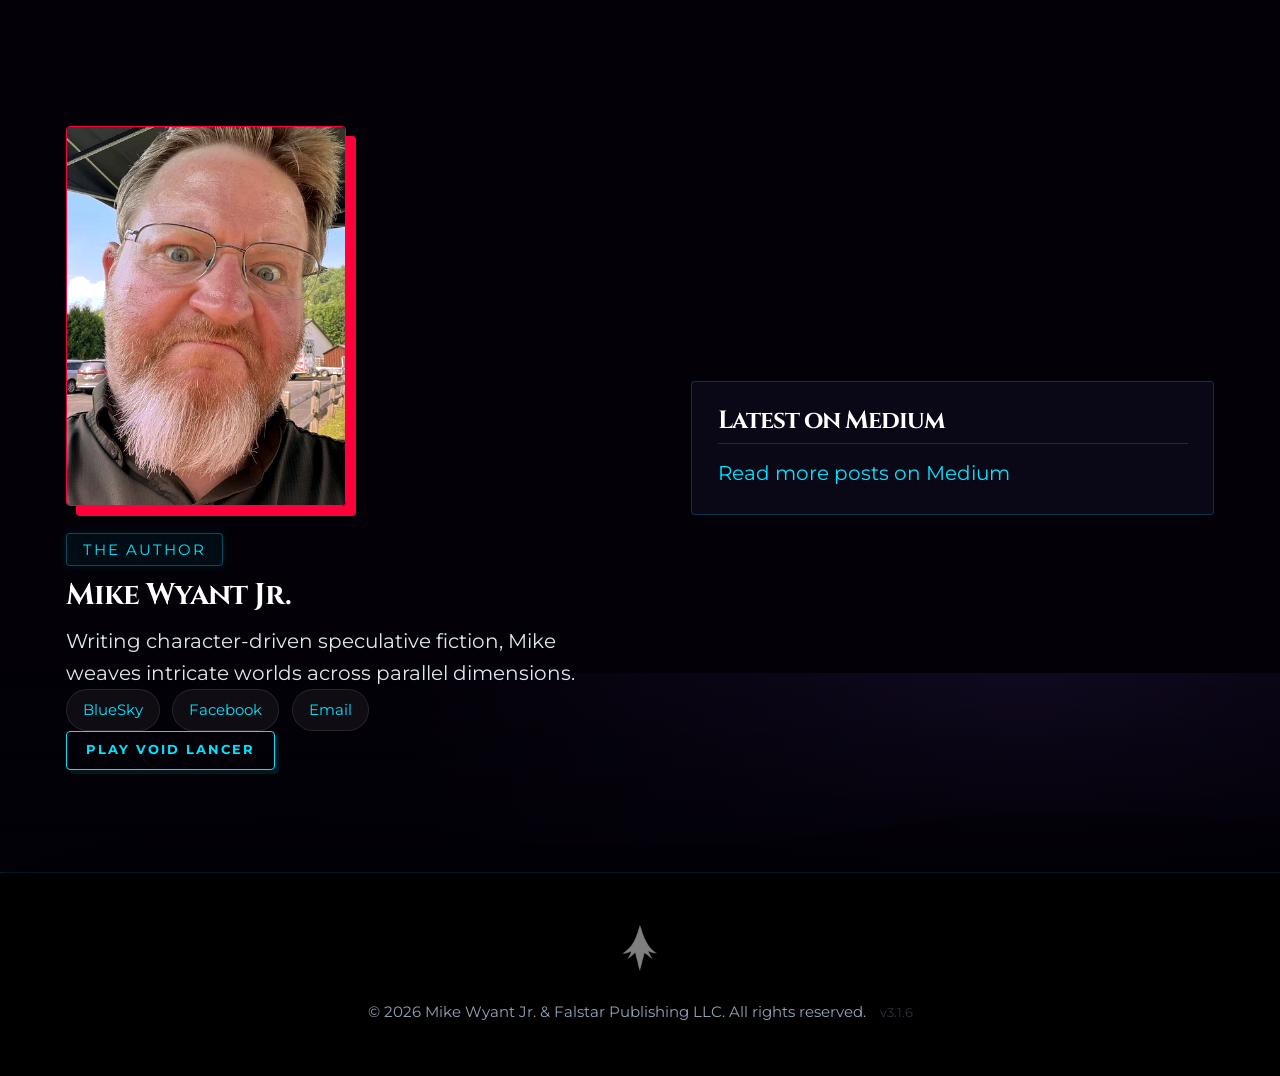
==== commit 3c18edcb: "chore: add store link to main navigation and bump version to v3.2.0 for store integration" ====
--- a/public/index.html
+++ b/public/index.html
@@ -49,6 +49,7 @@
         <img src="images/logo.webp" alt="Falstar Publishing">
       </a>
       <div class="nav-links">
+        <a href="https://store.falstarpublishing.com/" target="_blank" rel="noopener" style="color: var(--clr-cerulean); font-weight: 700; border: 1px solid rgba(0,229,255,0.2); padding: 4px 12px; border-radius: 4px; background: rgba(0,229,255,0.05);">Store</a>
         <a href="#books">Books</a>
         <a href="#about">About</a>
         <a href="https://blog.mikewyantjr.com/" target="_blank" rel="noopener">Blog</a>
